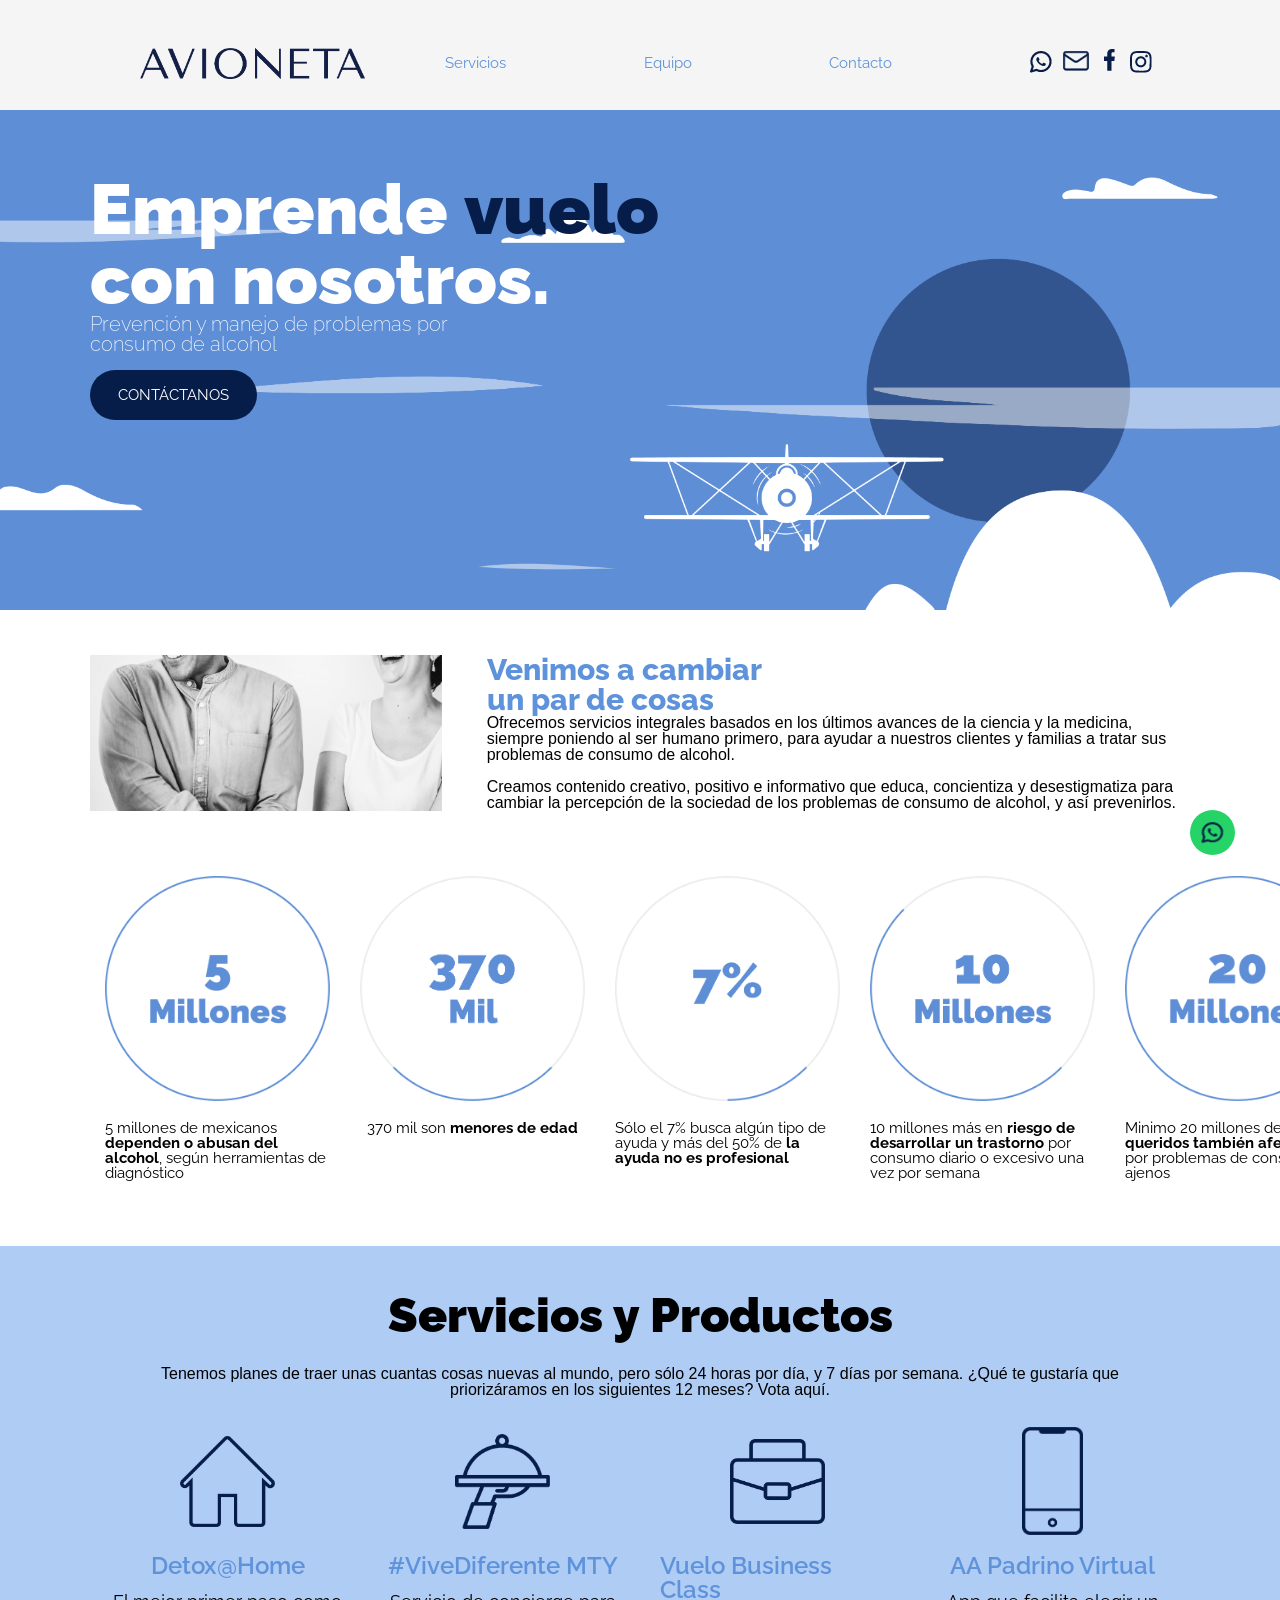
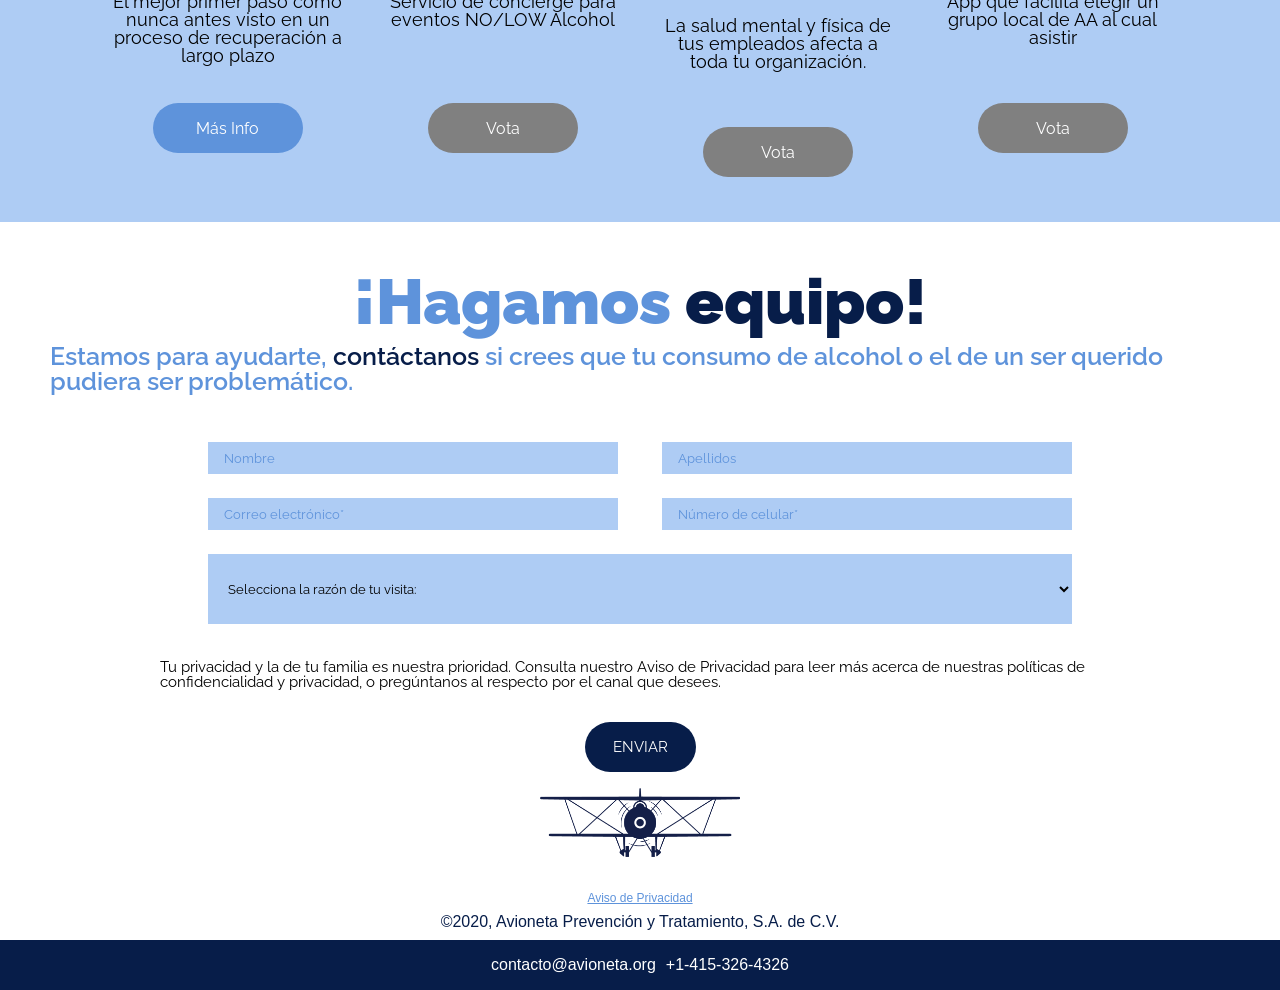
==== index.html @ ecab8c9c "correcion texto correo" ====
<html lang="en">
  <head>
    <meta charset="UTF-8" />
    <meta http-equiv="X-UA-Compatible" content="IE=edge" />
    <meta name="viewport" content="width=device-width, initial-scale=1.0" />
    <link rel="stylesheet" href="./styles/style.css" />
    <link rel="preconnect" href="https://fonts.gstatic.com" />
    <link
      href="https://fonts.googleapis.com/css2?family=Raleway:ital,wght@0,100;0,200;0,300;0,400;0,500;0,600;0,700;0,800;0,900;1,100;1,200;1,300;1,400;1,500;1,600;1,700;1,800;1,900&display=swap"
      rel="stylesheet"
    />
    <!-- Global site tag (gtag.js) - Google Analytics -->
    <script
      async
      src="https://www.googletagmanager.com/gtag/js?id=G-8M933Y4PKY"
    ></script>
    <script>
      window.dataLayer = window.dataLayer || [];
      function gtag() {
        dataLayer.push(arguments);
      }
      gtag("js", new Date());

      gtag("config", "G-8M933Y4PKY");
    </script>
    <!-- Hotjar Tracking Code for http://avioneta.org -->
    <script>
      (function (h, o, t, j, a, r) {
        h.hj =
          h.hj ||
          function () {
            (h.hj.q = h.hj.q || []).push(arguments);
          };
        h._hjSettings = { hjid: 2431789, hjsv: 6 };
        a = o.getElementsByTagName("head")[0];
        r = o.createElement("script");
        r.async = 1;
        r.src = t + h._hjSettings.hjid + j + h._hjSettings.hjsv;
        a.appendChild(r);
      })(window, document, "https://static.hotjar.com/c/hotjar-", ".js?sv=");
    </script>
    <title>
      Avioneta: Prevención y manejo de problemas por consumo de alcohol
    </title>
  </head>
  <body>
    <!-- new Navbar -->
    <!-- Mobile Nav -->
    <nav class="nav-mobile">
      <div class="nav-logo-avioneta">
        <a href="/"
          ><img
            style="width: 225"
            src="/styles/detox/assets_detox/logo-avioneta_azul.png"
            alt=""
        /></a>
      </div>
      <div class="container-hamburger" onclick="toggleMenu()">
        <div class="bar1"></div>
        <div class="bar2"></div>
        <div class="bar3"></div>
      </div>
    </nav>

    <div class="carrussel-equipo-desktop"></div>

    <!-- Desktop Nav + First Div -->
    <div class="desktop-container">
      <nav class="nav-desktop">
        <div class="nav-logo-avioneta">
          <a href="/"
            ><img
              style="width: 225"
              src="/styles/detox/assets_detox/logo-avioneta_azul.png"
              alt=""
          /></a>
        </div>
        <ul class="nav-list">
          <li class="nav-links">
            <a class="nav-hyperlink" href="../index.html#sec_link">Servicios</a>
          </li>
          <!--<li class="nav-links">
            <a class="nav-hyperlink" href="">Nuestra Historia</a>
          </li>-->
          <li class="nav-links">
            <a class="nav-hyperlink" href="equipo">Equipo</a>
          </li>
          <!--<li class="nav-links"><a class="nav-hyperlink" href="">Blog</a></li>-->
          <li class="nav-links">
            <a class="nav-hyperlink" href="#contact_form">Contacto</a>
          </li>
          <ul class="icons-list">
            <li>
              <a target="_blank" href="https://wa.link/pgxwq9"
                ><img src="/styles/detox/assets_detox/whatsapp@2x.png" alt=""
              /></a>
            </li>
            <li>
              <a target="_blank" href="mailto:contacto@avioneta.org"
                ><img src="/styles/detox/assets_detox/001-email@2x.png" alt=""
              /></a>
            </li>
            <li>
              <a
                target="_blank"
                id="facebook_position"
                href="https://www.facebook.com/avioneta.mx"
                ><img
                  id="facebook-image"
                  src="/styles/detox/assets_detox/facebook.png"
                  alt=""
              /></a>
            </li>
            <li>
              <a target="_blank" href="https://www.instagram.com/avioneta_mx/"
                ><img src="/styles/detox/assets_detox/instagram@2x.png" alt=""
              /></a>
            </li>
          </ul>
        </ul>
      </nav>
    </div>

    <!-- Aqui va el dropdown menu -->
    <!-- //Mobile Pagina -->
    <div class="mobile-pagina">
      <div class="menu-mobile-dropdown">
        <div class="links-mobile-dropdown">
          <a href="index.html#sec_link">Servicios</a>
          <!--<a href="">Nuestra Historia</a>-->
          <a href="equipo">Equipo</a>
          <!--<a href="">Blog</a>-->
          <a href="#contact_form">Contacto</a>
        </div>
        <!-- <div class="icon-list-dropdown-mobile">
              <a href="">
                W
              </a>
              <a href="">
                M
              </a>
              <a href="">
                F
              </a>
              <a href="">
                I
              </a>
            </div> -->
      </div>
    </div>

    <!-- Hero Image Section -->
    <!-- <div class="hero-logo-mobile"></div> -->
    <div class="hero-image">
      <div class="container-hero-image">
        <div class="background_text_mobile">
          <h1 class="emprende-vuelo">
            Emprende
            <p class="vuelo">vuelo</p>
            <br />
            con nosotros.
          </h1>
          <h1>
            <span class="hero-heading"
              >Prevención y manejo de problemas por<br />consumo de
              alcohol</span
            >
          </h1>
          <a style="text-decoration: none" href="#contact_form">
            <button class="btn-contact">CONTÁCTANOS</button>
          </a>
        </div>
      </div>
    </div>

    <!-- Section 1 Que hacemos-->
    <div class="seccion1_main_container">
      <div class="img_couple"></div>
      <div class="section1_text">
        <h2 class="subheading_section1">
          Venimos a cambiar <br />un par de cosas
        </h2>
        <p>
          Ofrecemos servicios integrales basados en los últimos avances de la
          ciencia y la medicina, siempre poniendo al ser humano primero, para
          ayudar a nuestros clientes y familias a
          <strong>tratar sus problemas de consumo de alcohol.</strong> <br />
          <br />

          Creamos contenido creativo, positivo e informativo que educa,
          concientiza y desestigmatiza para cambiar la percepción de la sociedad
          de los problemas de consumo de alcohol, y así prevenirlos.
        </p>
      </div>
    </div>

    <div class="seccion1_main_container">
      <div class="circle_container">
        <div class="circle circle1"></div>
        <p class="content_servicio">
          5 millones de mexicanos
          <span class="bold">dependen o abusan del alcohol</span>, según
          herramientas de diagnóstico
        </p>
      </div>

      <div class="circle_container">
        <div class="circle circle2"></div>
        <p class="content_servicio">
          370 mil son <span class="bold">menores de edad</span>
        </p>
      </div>

      <div class="circle_container">
        <div class="circle circle3"></div>
        <p class="content_servicio">
          Sólo el 7% busca algún tipo de ayuda y más del 50% de
          <span class="bold"> la ayuda no es profesional</span>
        </p>
      </div>

      <div class="circle_container">
        <div class="circle circle4"></div>
        <p class="content_servicio">
          10 millones más en
          <span class="bold">riesgo de desarrollar un trastorno</span> por
          consumo diario o excesivo una vez por semana
        </p>
      </div>

      <div class="circle_container">
        <div class="circle circle5"></div>
        <p class="content_servicio">
          Minimo 20 millones de
          <span class="bold">seres queridos también afectados</span>
          por problemas de consumo ajenos
        </p>
      </div>
    </div>

    <!-- Section 2 Servicios y Productos -->
    <div class="big_container">
      <h1 class="section2_heading" id="sec_link">Servicios y Productos</h1>
      <div class="prgrf">
        <p>
          Tenemos planes de traer unas cuantas cosas nuevas al mundo, pero sólo
          24 horas por día, y 7 días por semana. ¿Qué te gustaría que
          priorizáramos en los siguientes 12 meses? Vota aquí.
        </p>
      </div>

      <div class="seccion2_main_container">
        <div class="servicio_container">
          <div class="servicio servicio1"></div>
          <h3 class="servicio-title-heading">Detox@Home</h3>
          <p class="para_servicio">
            El mejor primer paso como nunca antes visto en un proceso de
            recuperación a largo plazo
          </p>
          <!-- <input class="btn-image btn1" onclick="dropdown1()" type="image" id="btn-mas-info" alt="Más Información" src="/assets/155x50.png"> -->
          <a href="detox" class="a-btn"
            ><button class="btn-product-page">Más Info</button></a
          >
        </div>

        <div class="servicio_container">
          <div class="servicio servicio2"></div>
          <h3 class="servicio-title-heading">#ViveDiferente MTY</h3>
          <p class="para_servicio">
            Servicio de concierge para eventos NO/LOW Alcohol
          </p>
          <!-- <input class="btn-image btn2" onclick="dropdown2()" type="image" id="btn-mas-info" alt="Más Información"
            src="/assets/output-onlinepngtools.png"> -->
          <a
            class="a-btn"
            href="mailto:contacto@avioneta.org?subject=Quiero que prioricen el desarrollo de #ViveDiferente MTY&body=(¿Tienes otra idea o cosa que desees agregar? ¡Te escuchamos!)"
            ><button id="canceled" class="btn-product-page">Vota</button></a
          >
        </div>

        <div class="servicio_container">
          <div class="servicio servicio3"></div>
          <h3 class="servicio-title-heading">Vuelo Business Class</h3>
          <p class="para_servicio">
            La salud mental y física de tus empleados afecta a toda tu
            organización.
          </p>
          <!-- <input class="btn-image btn3" type="image" onclick="dropdown3()" id="btn-mas-info" alt="Más Información"
            src="/assets/output-onlinepngtools.png"> -->
          <a
            class="a-btn"
            href="mailto:contacto@avioneta.org?subject=Quiero que prioricen el desarrollo de Vuelo Business Class&body=(¿Tienes otra idea o cosa que desees agregar? ¡Te escuchamos!)"
            ><button id="canceled" class="btn-product-page">Vota</button></a
          >
        </div>

        <div class="servicio_container">
          <div class="servicio servicio4"></div>
          <h3 class="servicio-title-heading">AA Padrino Virtual</h3>
          <p class="para_servicio">
            App que facilita elegir un grupo local de AA al cual asistir
          </p>
          <!-- <input class="btn-image btn4" onclick="dropdown4()" type="image" id="btn-mas-info" alt="Más Información"
            src="/assets/output-onlinepngtools.png"> -->
          <a
            class="a-btn"
            href="mailto:contacto@avioneta.org?subject=Quiero que prioricen el desarrollo de AA Padrino Virtual&body=(¿Tienes otra idea o cosa que desees agregar? ¡Te escuchamos!)"
            ><button id="canceled" class="btn-product-page">Vota</button></a
          >
        </div>
      </div>
    </div>

    <!-- Display container -->
    <div class="display_container">
      <h3 class="title-paquete">Paquete Empresarial</h3>
      <ul class="list-paquete">
        <li>Educamos y concientizamos a tu fuerza labora</li>
        <li>
          Compartimos con RH herramientas para identificar estos problemas, y la
          confianza a tus empleados contactarnos anónimamente
        </li>
        <li>
          Trabajamos con tus empleados confidencialmente para ayudarlos a
          resolver estos problemas una vez identificados
        </li>
      </ul>
    </div>

    <!-- Seccion 4 Contactanos -->
    <div class="section_4_main">
      <h1 class="heading_hagamos_equipo" id="contact_form">
        ¡Hagamos <span class="blue">equipo!</span>
      </h1>
      <!-- <h3 class="section4_subheading1">Ponte en contacto con nosotros</h3> -->
      <h3 class="section4_subheading2">
        Estamos para ayudarte, <span class="blue">contáctanos</span> si crees
        que tu consumo de alcohol o el de un ser querido pudiera ser
        problemático. <br />
      </h3>
      <!-- Error Message -->
      <div class="error_message" id="error_message"></div>
      <form action="" class="contact_form" onsubmit="validation(event)">
        <div class="form_section">
          <input type="text" placeholder="Nombre" id="name" />
          <input type="text" placeholder="Apellidos" id="last_name" />
        </div>
        <div class="form_section">
          <input
            type="text"
            placeholder="Correo electrónico*"
            id="user_email"
          />
          <input type="text" placeholder="Número de celular*" id="phone" />
        </div>

        <select class="select" name="" id="razon_visita">
          <option class="option_text" value="no_selection">
            Selecciona la razón de tu visita:
          </option>
          <option class="option_text" value="consumo_propio">
            Es posible que mi consumo de alcohol es problemático
          </option>
          <option class="option_text" value="ser_querido">
            Un ser querido tiene problemas con el alcohol
          </option>
          <option class="option_text" value="otra">Otra</option>
        </select>
        <p class="content_servicio">
          Tu privacidad y la de tu familia es nuestra prioridad. Consulta
          nuestro Aviso de Privacidad para leer más acerca de nuestras políticas
          de confidencialidad y privacidad, o pregúntanos al respecto por el
          canal que desees.
        </p>
        <br />
        <button type="submit" class="btn-contact">ENVIAR</button>
      </form>

      <div class="logo-avion"></div>
    </div>

    <!-- Footer -->

    <footer class="main-footer">
      <nav>
        <div class="container_aviso">
          <a href="aviso_privacidad" class="aviso_privacidad"
            >Aviso de Privacidad</a
          >
          <p class="avioneta_2020">
            ©2020, Avioneta Prevención y Tratamiento, S.A. de C.V.
          </p>
        </div>
      </nav>
    </footer>
    <div class="franja">
      <p>contacto@avioneta.org</p>
      <p>+1-415-326-4326</p>
    </div>
    <div class="whatsapp-button">
      <a class="btn-whtsp" href="https://wa.me/14153264326" target="_blank"
        ><img src="/styles/detox/assets_detox/whatsapp@2x.png" alt="whatsapp"
      /></a>
    </div>
    <script src="https://smtpjs.com/v3/smtp.js"></script>
    <script src="script.js" defer></script>
  </body>
</html>
---- styles/style.css ----
@import url("https://fonts.googleapis.com/css2?family=Raleway:ital,wght@0,100;0,200;0,300;0,400;0,500;0,600;0,700;0,800;0,900;1,100;1,200;1,300;1,400;1,500;1,600;1,700;1,800;1,900&display=swap");
@import url("https://fonts.googleapis.com/css2?family=Raleway:ital,wght@0,100;0,200;0,300;0,400;0,500;0,600;0,700;0,800;0,900;1,100;1,200;1,300;1,400;1,500;1,600;1,700;1,800;1,900&display=swap");
@import url("https://fonts.googleapis.com/css2?family=Raleway:ital,wght@0,100;0,200;0,300;0,400;0,500;0,600;0,700;0,800;0,900;1,100;1,200;1,300;1,400;1,500;1,600;1,700;1,800;1,900&display=swap");
@import url("https://fonts.googleapis.com/css2?family=Raleway:ital,wght@0,100;0,200;0,300;0,400;0,500;0,600;0,700;0,800;0,900;1,100;1,200;1,300;1,400;1,500;1,600;1,700;1,800;1,900&display=swap");
@import url("https://fonts.googleapis.com/css2?family=Raleway:ital,wght@0,100;0,200;0,300;0,400;0,500;0,600;0,700;0,800;0,900;1,100;1,200;1,300;1,400;1,500;1,600;1,700;1,800;1,900&display=swap");
@import url("https://fonts.googleapis.com/css2?family=Raleway:ital,wght@0,100;0,200;0,300;0,400;0,500;0,600;0,700;0,800;0,900;1,100;1,200;1,300;1,400;1,500;1,600;1,700;1,800;1,900&display=swap");
@import url("https://fonts.googleapis.com/css2?family=Raleway:ital,wght@0,100;0,200;0,300;0,400;0,500;0,600;0,700;0,800;0,900;1,100;1,200;1,300;1,400;1,500;1,600;1,700;1,800;1,900&display=swap");
h3 {
  color: #5E93DB;
}

h3 {
  color: #5E93DB;
}

.nav-mobile {
  display: -webkit-box;
  display: -ms-flexbox;
  display: flex;
  -webkit-box-orient: horizontal;
  -webkit-box-direction: normal;
      -ms-flex-direction: row;
          flex-direction: row;
  -webkit-box-pack: justify;
      -ms-flex-pack: justify;
          justify-content: space-between;
  -webkit-box-align: center;
      -ms-flex-align: center;
          align-items: center;
  background-color: #F5F5F5;
  height: 75px;
  justify-items: center;
}

.menu-mobile-dropdown {
  display: none;
  -webkit-box-orient: vertical;
  -webkit-box-direction: normal;
      -ms-flex-direction: column;
          flex-direction: column;
  background-color: #071d49;
  color: #5E93DB;
  font-size: 45px;
  font-family: "Raleway", sans-serif;
  height: 764;
  -webkit-box-pack: justify;
      -ms-flex-pack: justify;
          justify-content: space-between;
}

.active {
  display: -webkit-box;
  display: -ms-flexbox;
  display: flex;
}

.links-mobile-dropdown {
  display: -webkit-box;
  display: -ms-flexbox;
  display: flex;
  -webkit-box-orient: vertical;
  -webkit-box-direction: normal;
      -ms-flex-direction: column;
          flex-direction: column;
  text-decoration: none;
}

.links-mobile-dropdown a {
  text-decoration: none;
}

.links-mobile-dropdown a:hover {
  color: white;
  border-top: white solid 1px;
  border-bottom: white solid 1px;
}

.bar1, .bar2, .bar3 {
  width: 35px;
  height: 5px;
  background-color: #071d49;
  margin: 6px 0;
  -webkit-transition: 0.4s;
  transition: 0.4s;
}

.background-white {
  background-color: white;
}

.dark-blue {
  background-color: #071d49;
}

.menu-mobile-dropdown a {
  color: #5E93DB;
  padding-left: 10px;
  padding: 8px 0px 8px 0px;
  margin-left: 5px;
}

.nav-logo-avioneta {
  display: inline;
  margin-left: 20px;
}

.nav-hyperlink {
  text-decoration: none;
  color: #5E93DB;
}

.container-hamburger {
  display: inline;
  cursor: pointer;
  margin-right: 15px;
}

.nav-desktop {
  display: none;
}

@media (min-width: 600px) {
  .nav-mobile {
    display: none;
  }
  .nav-logo-avioneta {
    margin: 0;
  }
  .desktop-container {
    width: 100%;
    height: 110px;
    background-color: #F5F5F5;
    display: -webkit-box;
    display: -ms-flexbox;
    display: flex;
    -webkit-box-orient: vertical;
    -webkit-box-direction: normal;
        -ms-flex-direction: column;
            flex-direction: column;
    -webkit-box-align: center;
        -ms-flex-align: center;
            align-items: center;
  }
  .nav-desktop {
    width: 1000px;
    max-width: 1140px;
    background-color: #F5F5F5;
    display: -webkit-box;
    display: -ms-flexbox;
    display: flex;
    -webkit-box-orient: horizontal;
    -webkit-box-direction: normal;
        -ms-flex-direction: row;
            flex-direction: row;
    -webkit-box-align: center;
        -ms-flex-align: center;
            align-items: center;
    margin-top: 48px;
  }
  .nav-list {
    display: -webkit-box;
    display: -ms-flexbox;
    display: flex;
    -webkit-box-orient: horizontal;
    -webkit-box-direction: normal;
        -ms-flex-direction: row;
            flex-direction: row;
    margin-left: 80px;
    width: 100%;
    -webkit-box-pack: justify;
        -ms-flex-pack: justify;
            justify-content: space-between;
    -webkit-box-align: center;
        -ms-flex-align: center;
            align-items: center;
  }
  .nav-links {
    font-size: 15px;
    font-family: "Raleway", sans-serif;
    font-weight: 400;
  }
  .nav-links:hover {
    font-weight: bold;
    color: #071d49;
  }
  .icons-list {
    display: -webkit-box;
    display: -ms-flexbox;
    display: flex;
    -webkit-box-orient: horizontal;
    -webkit-box-direction: normal;
        -ms-flex-direction: row;
            flex-direction: row;
    width: 110px;
    -webkit-box-pack: justify;
        -ms-flex-pack: justify;
            justify-content: space-between;
  }
  .icons-list li {
    width: 10px;
  }
  .icons-list li a {
    max-width: 100%;
  }
  #facebook_position {
    position: relative;
  }
  #facebook-image {
    position: absolute;
    top: -2px;
    left: 7px;
  }
}

h3 {
  color: #5E93DB;
}

.hero-image {
  position: relative;
  height: 500px;
  overflow: hidden;
  background: url(../assets/Avio_WEB_Asset-02.png) no-repeat center;
  background-size: cover;
  z-index: 1;
  -webkit-box-pack: left;
      -ms-flex-pack: left;
          justify-content: left;
}

.hero-logo {
  display: block;
  margin-top: 3rem;
  height: 100px;
  width: 410px;
  z-index: 3;
}

.hero-logo-mobile {
  display: none;
}

.container-hero-image {
  position: absolute;
  width: 50%;
  overflow: hidden;
  margin-left: 10vh;
  z-index: 2;
  margin-top: 4rem;
}

.hero-heading {
  font-size: 1rem;
  color: white;
  font-family: "Raleway", sans-serif;
  font-weight: 200;
  font-size: 20px;
  margin-right: 20px;
}

.emprende-vuelo {
  display: inline;
  margin: 0;
  padding: 0;
  color: white;
  font-weight: bold;
  font-size: 70px;
  font-family: "Raleway", sans-serif;
  font-weight: 900;
}

.vuelo {
  display: inline;
  display: inline;
  margin: 0;
  padding: 0;
  color: #071d49;
  font-weight: 900;
  font-family: "Raleway", sans-serif;
  font-size: 70px;
}

.hero-subheading {
  font-size: 1rem;
}

.btn-contact {
  background-color: #071d49;
  font-size: 10px;
  font-weight: 400;
  border: none;
  border-radius: 2rem;
  color: white;
  padding: 1rem 1.75rem 1rem 1.75rem;
  display: block;
  margin-top: 1rem;
}

.btn-contact:hover {
  background-color: #5E93DB;
}

@media (max-width: 650px) {
  .hero-image {
    height: 500px;
    background: url(../assets/Avio_WEB_Asset-02.png) no-repeat center;
    background-size: cover;
  }
  .navbar {
    -webkit-box-pack: center;
        -ms-flex-pack: center;
            justify-content: center;
    -webkit-box-align: center;
        -ms-flex-align: center;
            align-items: center;
  }
  .toogle-button {
    -ms-flex-item-align: center;
        -ms-grid-row-align: center;
        align-self: center;
  }
  .brand-title {
    -webkit-box-pack: center;
        -ms-flex-pack: center;
            justify-content: center;
  }
  .hero-logo-mobile {
    height: 0;
  }
  .container-hero-image {
    display: -webkit-box;
    display: -ms-flexbox;
    display: flex;
    -webkit-box-orient: vertical;
    -webkit-box-direction: normal;
        -ms-flex-direction: column;
            flex-direction: column;
  }
  .emprende-vuelo {
    font-size: 40px;
  }
  .vuelo {
    font-size: 40x;
  }
  .hero-logo-mobile {
    background: url(../assets/Avio_WEB_Asset-02.png) no-repeat;
    position: absolute;
    display: block;
    margin: auto;
    margin-top: 3rem;
    height: 100px;
    width: 410px;
    z-index: 3;
  }
  .container-hero-image {
    position: relative;
    width: 100%;
    overflow: hidden;
    margin-left: 5vh;
    z-index: 2;
    margin-top: 5rem;
  }
  .btn-contact {
    width: 160px;
  }
  .background_text_mobile {
    width: 80%;
  }
}

.prgrf {
  width: 80%;
  display: block;
  margin: auto;
  text-align: center;
  margin-bottom: 1rem;
}

h3 {
  color: #5E93DB;
}

.seccion1_main_container {
  display: -webkit-box;
  display: -ms-flexbox;
  display: flex;
  margin: 5vh 10vh 5vh 10vh;
  background: white;
}

.img_couple {
  -webkit-box-flex: 1;
      -ms-flex: 1;
          flex: 1;
  background: url(../assets/Avio_WEB_Asset-08.png) no-repeat center;
  background-size: 100%;
  margin-right: 5vh;
}

.section1_text {
  -webkit-box-flex: 2;
      -ms-flex: 2;
          flex: 2;
}

.subheading_section1 {
  color: #5E93DB;
  font-size: 30px;
  font-family: "Raleway", sans-serif;
  font-weight: 800;
}

.circle_container {
  display: -webkit-box;
  display: -ms-flexbox;
  display: flex;
  -webkit-box-align: center;
      -ms-flex-align: center;
          align-items: center;
  -webkit-box-orient: vertical;
  -webkit-box-direction: normal;
      -ms-flex-direction: column;
          flex-direction: column;
  -webkit-box-flex: 1;
      -ms-flex: 1;
          flex: 1;
  font-size: 24px;
  margin: 20px 0px 20px 0px;
  padding: 0px 15px 0px 15px;
}

.circle_container {
  font-size: 18px;
}

.circle {
  width: 25vh;
  height: 25vh;
}

.circle1 {
  background: url(../assets/Avio_WEB_Asset-09.png) no-repeat center;
  background-size: 100%;
}

.circle2 {
  background: url(../assets/Avio_WEB_Asset-10.png) no-repeat center;
  background-size: 100%;
}

.circle3 {
  background: url(../assets/Avio_WEB_Asset-11.png) no-repeat center;
  background-size: 100%;
}

.circle4 {
  background: url(../assets/Avio_WEB_Asset-12.png) no-repeat center;
  background-size: 100%;
}

.circle5 {
  background: url(../assets/Avio_WEB_Asset-13.png) no-repeat center;
  background-size: 100%;
}

p {
  font-family: "Raleway", sans-serif;
  font-size: 15px;
}

.content_servicio {
  font-family: "Raleway", sans-serif;
  font-size: 15px;
  margin-top: 20px;
}

.bold {
  font-weight: bold;
}

@media (max-width: 650px) {
  .img_couple {
    -webkit-box-flex: 1;
    /* flex: 1; */
    background: url(../assets/Avio_WEB_Asset-08.png) no-repeat center;
    background-size: 100%;
    margin-right: 0;
    height: 200px;
  }
  .seccion1_main_container {
    -webkit-box-orient: vertical;
    -webkit-box-direction: normal;
        -ms-flex-direction: column;
            flex-direction: column;
  }
  .vuelo {
    font-size: 3rem;
    background-color: #5E93DB;
  }
  .content_servicio {
    font-size: 15px;
    margin-top: 20px;
  }
}

h3 {
  color: #5E93DB;
}

.big_container {
  background-color: #9dc2f2d2;
  display: -webkit-box;
  display: -ms-flexbox;
  display: flex;
  -webkit-box-orient: vertical;
  -webkit-box-direction: normal;
      -ms-flex-direction: column;
          flex-direction: column;
  -webkit-box-align: center;
      -ms-flex-align: center;
          align-items: center;
}

.section2_heading {
  margin-top: 5vh;
  margin-bottom: 3vh;
  font-family: "Raleway", sans-serif;
  font-weight: 900;
  font-size: 3rem;
}

.seccion2_main_container {
  display: -webkit-box;
  display: -ms-flexbox;
  display: flex;
  margin: 0vh 10vh 5vh 10vh;
}

.servicio_container {
  display: -webkit-box;
  display: -ms-flexbox;
  display: flex;
  -webkit-box-orient: vertical;
  -webkit-box-direction: normal;
      -ms-flex-direction: column;
          flex-direction: column;
  -webkit-box-flex: 1;
      -ms-flex: 1;
          flex: 1;
  -webkit-box-align: center;
      -ms-flex-align: center;
          align-items: center;
  margin: 0px 20px 0px 20px;
}

.servicio_container input {
  -ms-flex-item-align: center;
      -ms-grid-row-align: center;
      align-self: center;
  -webkit-box-pack: center;
      -ms-flex-pack: center;
          justify-content: center;
  margin: 0;
  padding: 0;
}

.servicio {
  width: 15vh;
  height: 15vh;
  display: -webkit-box;
  display: -ms-flexbox;
  display: flex;
  -webkit-box-align: center;
      -ms-flex-align: center;
          align-items: center;
  -webkit-box-pack: center;
      -ms-flex-pack: center;
          justify-content: center;
}

.servicio1 {
  background: url(../assets/Avio_WEB_Asset-14.png) no-repeat center;
  background-size: 70%;
  -ms-flex-item-align: center;
      -ms-grid-row-align: center;
      align-self: center;
  -webkit-box-pack: start;
      -ms-flex-pack: start;
          justify-content: flex-start;
  justify-self: flex-start;
}

.servicio2 {
  background: url(../assets/Avio_WEB_Asset-15.png) no-repeat center;
  background-size: 70%;
  -ms-flex-item-align: center;
      -ms-grid-row-align: center;
      align-self: center;
  -webkit-box-pack: start;
      -ms-flex-pack: start;
          justify-content: flex-start;
  justify-self: flex-start;
}

.servicio3 {
  background: url(../assets/Avio_WEB_Asset-16.png) no-repeat center;
  background-size: 70%;
  -ms-flex-item-align: center;
      -ms-grid-row-align: center;
      align-self: center;
  -webkit-box-pack: start;
      -ms-flex-pack: start;
          justify-content: flex-start;
}

.servicio4 {
  background: url(../assets/Avio_WEB_Asset-17.png) no-repeat center;
  background-size: 45%;
  -ms-flex-item-align: center;
      -ms-grid-row-align: center;
      align-self: center;
  -webkit-box-pack: start;
      -ms-flex-pack: start;
          justify-content: flex-start;
}

.btn-image {
  height: 50px;
  width: 155px;
  background: none;
}

.title-paquete {
  margin-left: 15vh;
}

.list-paquete {
  margin-left: 15vh;
  width: 70%;
}

.list-paquete li {
  margin-top: 1rem;
}

.display_container {
  display: none;
}

.btn-product-page {
  background-color: #5E93DB;
  height: 50px;
  width: 150px;
  font-size: 16px;
  font-weight: 400;
  border: none;
  border-radius: 2rem;
  text-decoration: none;
  color: white;
  display: block;
  margin-top: 10px;
}

.btn-product-page:hover {
  background-color: #071d49;
}

.btn-product-page-cancel {
  background-color: rgba(207, 205, 205, 0.945);
  height: 50px;
  width: 150px;
  font-size: 16px;
  font-weight: 400;
  border: none;
  border-radius: 2rem;
  text-decoration: none;
  color: white;
  display: block;
  margin-top: 10px;
}

#canceled {
  background-color: grey;
}

#canceled:hover, #canceled:active {
  background-color: #676767;
}

.a-btn {
  justify-self: flex-end;
  text-decoration: none;
}

.servicio-title-heading {
  font-size: 24px;
  font-family: "Raleway", sans-serif;
  font-weight: 600;
  margin-top: 5px;
  margin-bottom: 15px;
}

.para_servicio {
  height: 100px;
  font-size: 18px;
  font-family: "Raleway", sans-serif;
  text-align: center;
}

@media (max-width: 650px) {
  .big_container {
    -webkit-box-orient: vertical;
    -webkit-box-direction: normal;
        -ms-flex-direction: column;
            flex-direction: column;
  }
  .seccion2_main_container {
    -webkit-box-orient: vertical;
    -webkit-box-direction: normal;
        -ms-flex-direction: column;
            flex-direction: column;
  }
  .heading_hagamos_equipo {
    font-size: 2rem;
  }
  .para_servicio {
    width: 250px;
    height: 100px;
  }
  .servicio_container {
    margin-top: 10px;
  }
  .section2_heading {
    margin-top: 4rem;
    font-size: 2rem;
  }
  .para_servicio {
    height: 80px;
    width: 280px;
  }
  .servicio {
    margin-top: 30px;
  }
}

h3 {
  color: #5E93DB;
}

.section_4_main {
  display: -webkit-box;
  display: -ms-flexbox;
  display: flex;
  -webkit-box-orient: vertical;
  -webkit-box-direction: normal;
      -ms-flex-direction: column;
          flex-direction: column;
  -webkit-box-align: center;
      -ms-flex-align: center;
          align-items: center;
  -webkit-box-pack: center;
      -ms-flex-pack: center;
          justify-content: center;
}

.heading_hagamos_equipo {
  color: #5E93DB;
  font-size: 4rem;
  margin-top: 3rem;
  margin-bottom: 10px;
  font-family: "Raleway", sans-serif;
  font-weight: 900;
}

.section4_subheading2 {
  font-size: 25px;
  font-family: "Raleway", sans-serif;
  font-weight: 600;
  color: #5E93DB;
  margin-right: 50px;
  margin-left: 50px;
}

input {
  background-color: #9dc2f2d2;
  width: 47.5%;
  margin-top: 0.5rem;
  margin-bottom: 1rem;
  height: 2rem;
  padding-left: 1rem;
  border: none;
  color: #071d49;
}

input::-webkit-input-placeholder {
  color: #5E93DB;
}

input:-ms-input-placeholder {
  color: #5E93DB;
}

input::-ms-input-placeholder {
  color: #5E93DB;
}

input::placeholder {
  color: #5E93DB;
}

select {
  background-color: #9dc2f2d2;
  margin-top: 0.5rem;
  margin-bottom: 1rem;
  height: 2rem;
  padding-left: 1rem;
  border: none;
  width: 90%;
  height: 70px;
}

.error_message {
  font-size: 20px;
  font-family: Raleway;
  margin-top: 20px;
  color: #071d49;
  font-weight: 900;
  margin-bottom: 20px;
  text-decoration: underline;
}

select::-webkit-input-placeholder {
  color: #5E93DB;
}

select:-ms-input-placeholder {
  color: #5E93DB;
}

select::-ms-input-placeholder {
  color: #5E93DB;
}

select::placeholder {
  color: #5E93DB;
}

.form_section {
  width: 90%;
  display: -webkit-box;
  display: -ms-flexbox;
  display: flex;
  -webkit-box-orient: horizontal;
  -webkit-box-direction: normal;
      -ms-flex-direction: row;
          flex-direction: row;
  -webkit-box-pack: justify;
      -ms-flex-pack: justify;
          justify-content: space-between;
}

.contact_form {
  width: 75%;
  display: -webkit-box;
  display: -ms-flexbox;
  display: flex;
  -webkit-box-orient: vertical;
  -webkit-box-direction: normal;
      -ms-flex-direction: column;
          flex-direction: column;
  -webkit-box-align: center;
      -ms-flex-align: center;
          align-items: center;
}

.blue {
  color: #071d49;
}

.btn-contact {
  background-color: #071d49;
  font-size: 15px;
  font-weight: 400;
  border: none;
  border-radius: 2rem;
  color: white;
  padding: 1rem 1.75rem 1rem 1.75rem;
  display: block;
  margin-top: 1rem;
}

.btn-contact:hover {
  background-color: #5E93DB;
}

.logo-avion {
  background: url(/assets/emblema_azul.png) no-repeat center;
  background-size: 200px;
  width: 300;
  height: 100;
}

.option_text {
  color: #5E93DB;
}

@media (max-width: 650px) {
  .heading_hagamos_equipo {
    font-size: 2.2rem;
  }
  .section4_subheading2 {
    font-size: 20px;
    font-family: "Raleway", sans-serif;
    font-weight: 600;
    color: #5e8ed6;
    margin-left: 50px;
    margin-right: 50px;
  }
  .contact_form {
    display: -webkit-box;
    display: -ms-flexbox;
    display: flex;
    -webkit-box-orient: vertical;
    -webkit-box-direction: normal;
        -ms-flex-direction: column;
            flex-direction: column;
  }
  .form_section {
    display: -webkit-box;
    display: -ms-flexbox;
    display: flex;
    -webkit-box-orient: vertical;
    -webkit-box-direction: normal;
        -ms-flex-direction: column;
            flex-direction: column;
  }
  input {
    width: 100%;
  }
  .select {
    height: 40px;
  }
}

h3 {
  color: #5E93DB;
}

.main-footer {
  background: white;
  padding: 20px 5px 0px 5px;
  background-color: white;
  display: -webkit-box;
  display: -ms-flexbox;
  display: flex;
}

footer nav {
  width: 100%;
}

.main-footer__link a {
  color: #071d49;
  text-decoration: none;
}

.main-footer__link a:hover,
.main-footer__link a:active {
  color: #5E93DB;
}

.container_aviso {
  display: -webkit-box;
  display: -ms-flexbox;
  display: flex;
  -webkit-box-orient: vertical;
  -webkit-box-direction: normal;
      -ms-flex-direction: column;
          flex-direction: column;
  color: #071d49;
  -webkit-box-align: center;
      -ms-flex-align: center;
          align-items: center;
  -webkit-box-pack: center;
      -ms-flex-pack: center;
          justify-content: center;
  width: 100%;
  margin: auto;
}

.aviso_privacidad {
  color: #5E93DB;
  font-size: 12px;
  margin: auto;
}

.avioneta_2020 {
  margin-right: 100px;
  -webkit-box-flex: 2;
      -ms-flex: 2;
          flex: 2;
  text-align: center;
  margin: auto;
  margin-top: 10px;
  margin-bottom: 10px;
}

.franja {
  display: -webkit-box;
  display: -ms-flexbox;
  display: flex;
  width: 100%;
  -webkit-box-orient: horizontal;
  -webkit-box-direction: normal;
      -ms-flex-direction: row;
          flex-direction: row;
  height: 50px;
  background-color: #071d49;
  margin: 0;
  padding: 0;
  color: white;
  -webkit-box-align: center;
      -ms-flex-align: center;
          align-items: center;
  -webkit-box-pack: center;
      -ms-flex-pack: center;
          justify-content: center;
}

.franja p {
  margin: 5px;
}

html, body, div, span, applet, object, iframe,
h1, h2, h3, h4, h5, h6, p, blockquote, pre,
a, abbr, acronym, address, big, cite, code,
del, dfn, em, img, ins, kbd, q, s, samp,
small, strike, strong, sub, sup, tt, var,
b, u, i, center,
dl, dt, dd, ol, ul, li,
fieldset, form, label, legend,
table, caption, tbody, tfoot, thead, tr, th, td,
article, aside, canvas, details, embed,
figure, figcaption, footer, header, hgroup,
menu, nav, output, ruby, section, summary,
time, mark, audio, video {
  margin: 0;
  padding: 0;
  border: 0;
  font-size: 100%;
  font: inherit;
  vertical-align: baseline;
}

/* HTML5 display-role reset for older browsers */
article, aside, details, figcaption, figure,
footer, header, hgroup, menu, nav, section {
  display: block;
}

body {
  line-height: 1;
}

ol, ul {
  list-style: none;
}

blockquote, q {
  quotes: none;
}

blockquote:before, blockquote:after,
q:before, q:after {
  content: '';
  content: none;
}

table {
  border-collapse: collapse;
  border-spacing: 0;
}

body {
  margin: 0;
  font-family: Helvetica, sans-serif;
  background-color: #f4f4f4;
}

a {
  color: #000;
}

/* header */
.header {
  background-color: #fff;
  -webkit-box-shadow: 1px 1px 4px 0 rgba(0, 0, 0, 0.1);
          box-shadow: 1px 1px 4px 0 rgba(0, 0, 0, 0.1);
  position: fixed;
  width: 100%;
  z-index: 3;
}

.header ul {
  margin: 0;
  padding: 0;
  list-style: none;
  overflow: hidden;
  background-color: #fff;
}

.header li a {
  display: block;
  padding: 20px 20px;
  border-right: 1px solid #f4f4f4;
  text-decoration: none;
}

.header li a:hover,
.header .menu-btn:hover {
  background-color: #f4f4f4;
}

.header .logo {
  display: block;
  float: left;
  font-size: 2em;
  padding: 10px 20px;
  text-decoration: none;
}

/* menu */
.header .menu {
  clear: both;
  max-height: 0;
  -webkit-transition: max-height .2s ease-out;
  transition: max-height .2s ease-out;
}

/* menu icon */
.header .menu-icon {
  cursor: pointer;
  display: inline-block;
  padding: 28px 20px;
  position: relative;
  -webkit-user-select: none;
     -moz-user-select: none;
      -ms-user-select: none;
          user-select: none;
}

.header .menu-icon .navicon {
  background: #333;
  display: block;
  height: 2px;
  position: relative;
  -webkit-transition: background .2s ease-out;
  transition: background .2s ease-out;
  width: 18px;
}

.header .menu-icon .navicon:before,
.header .menu-icon .navicon:after {
  background: #333;
  content: '';
  display: block;
  height: 100%;
  position: absolute;
  -webkit-transition: all .2s ease-out;
  transition: all .2s ease-out;
  width: 100%;
}

.header .menu-icon .navicon:before {
  top: 5px;
}

.header .menu-icon .navicon:after {
  top: -5px;
}

/* menu btn */
.header .menu-btn {
  display: none;
}

.header .menu-btn:checked ~ .menu {
  max-height: 240px;
}

.header .menu-btn:checked ~ .menu-icon .navicon {
  background: transparent;
}

.header .menu-btn:checked ~ .menu-icon .navicon:before {
  -webkit-transform: rotate(-45deg);
          transform: rotate(-45deg);
}

.header .menu-btn:checked ~ .menu-icon .navicon:after {
  -webkit-transform: rotate(45deg);
          transform: rotate(45deg);
}

.header .menu-btn:checked ~ .menu-icon:not(.steps) .navicon:before,
.header .menu-btn:checked ~ .menu-icon:not(.steps) .navicon:after {
  top: 0;
}

/* 48em = 768px */
@media (min-width: 48em) {
  .header li {
    float: left;
  }
  .header li a {
    padding: 20px 30px;
  }
  .header .menu {
    clear: none;
    float: right;
    max-height: none;
  }
  .header .menu-icon {
    display: none;
  }
  .icons-list {
    display: -webkit-box;
    display: -ms-flexbox;
    display: flex;
    -webkit-box-orient: horizontal;
    -webkit-box-direction: normal;
        -ms-flex-direction: row;
            flex-direction: row;
  }
  .my-column {
    background-color: red;
    color: green;
  }
  .image-runner {
    display: none;
  }
}

* {
  -webkit-box-sizing: border-box;
          box-sizing: border-box;
  font-family: Raleway;
}

body {
  margin: 0;
  padding: 0;
  background-color: white;
}

.whatsapp-button {
  position: fixed;
  bottom: 45px;
  right: 45px;
  background-color: #25d366;
  z-index: 9999 !important;
  border-radius: 50%;
  width: 45px;
  height: 45px;
}

.whatsapp-button .btn-whtsp {
  width: 60%;
  position: absolute;
  left: 50%;
  top: 50%;
  -webkit-transform: translate(-50%, -50%);
          transform: translate(-50%, -50%);
  text-align: center;
  color: #075e54;
  font-size: 40px;
}

.whatsapp-button .btn-whtsp img {
  width: 80%;
}
/*# sourceMappingURL=style.css.map */
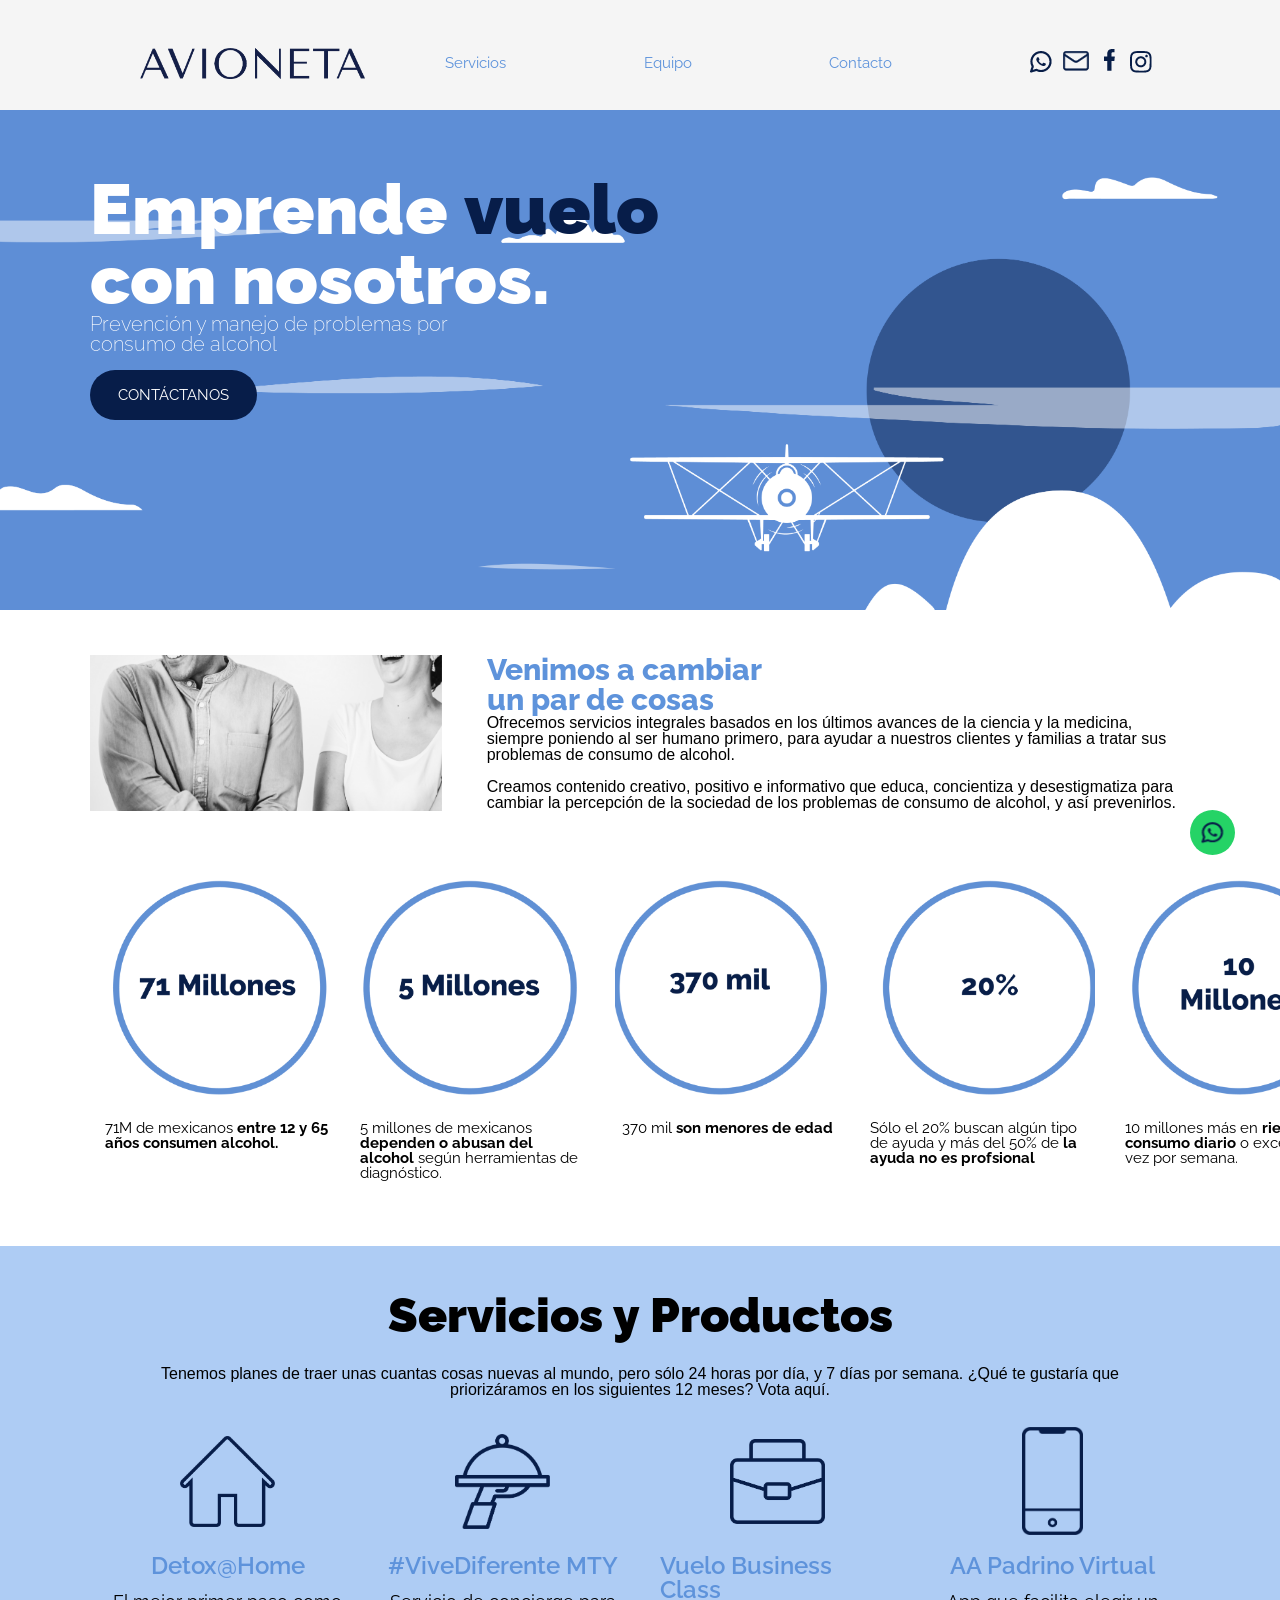
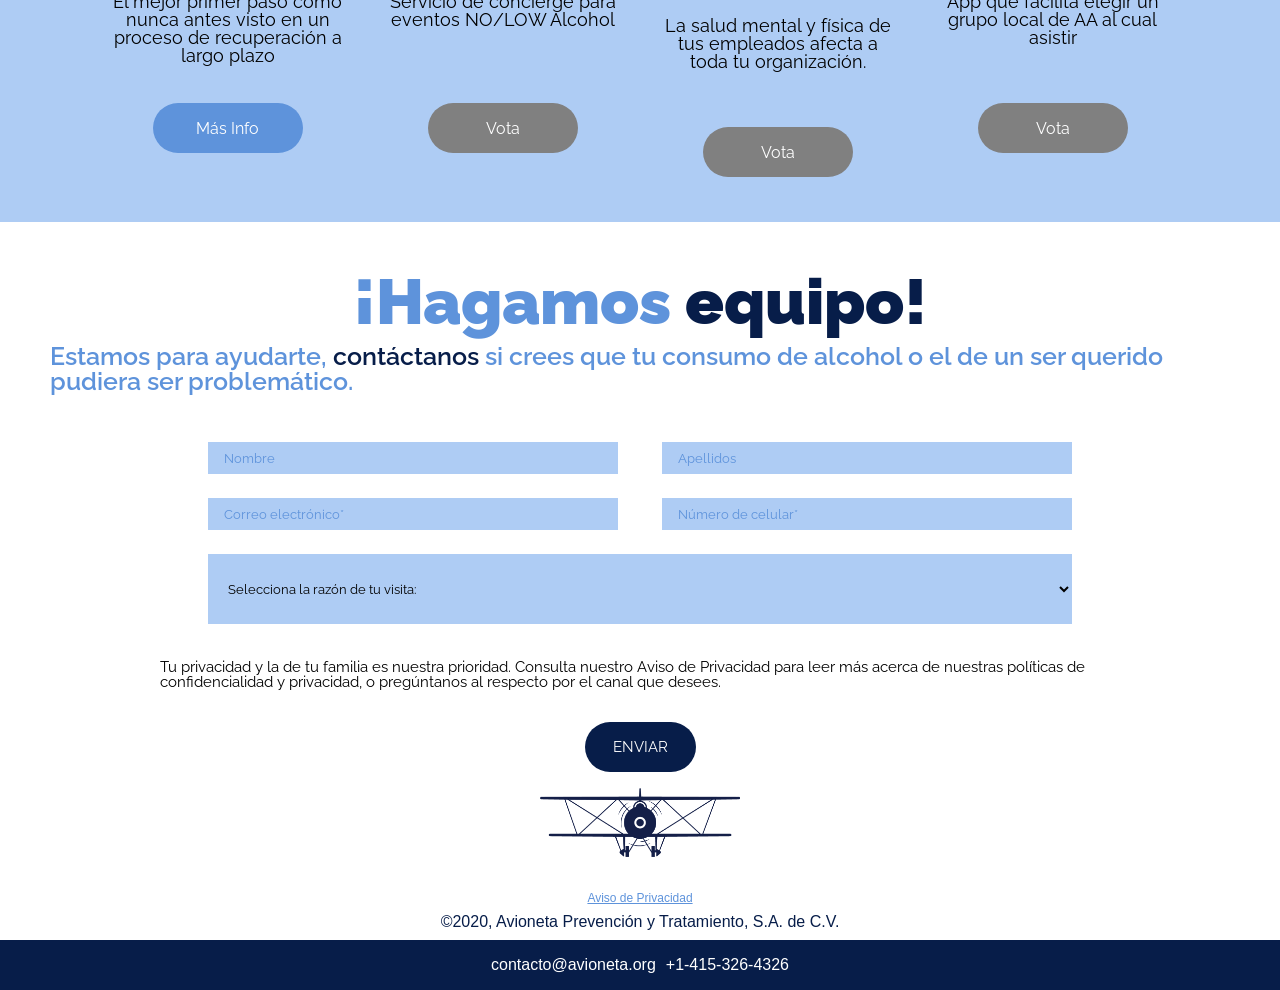
==== commit c9314c1f: "changes" ====
--- a/index.html
+++ b/index.html
@@ -198,42 +198,49 @@
       <div class="circle_container">
         <div class="circle circle1"></div>
         <p class="content_servicio">
-          5 millones de mexicanos
-          <span class="bold">dependen o abusan del alcohol</span>, según
-          herramientas de diagnóstico
+          71M de mexicanos
+          <span class="bold">entre 12 y 65 años consumen alcohol.</span>
         </p>
       </div>
 
       <div class="circle_container">
         <div class="circle circle2"></div>
         <p class="content_servicio">
-          370 mil son <span class="bold">menores de edad</span>
+          5 millones de mexicanos <span class="bold">dependen o abusan del alcohol</span> según herramientas de diagnóstico.
         </p>
       </div>
 
       <div class="circle_container">
         <div class="circle circle3"></div>
         <p class="content_servicio">
-          Sólo el 7% busca algún tipo de ayuda y más del 50% de
-          <span class="bold"> la ayuda no es profesional</span>
+          370 mil
+          <span class="bold"> son menores de edad</span>
         </p>
       </div>
 
       <div class="circle_container">
         <div class="circle circle4"></div>
         <p class="content_servicio">
-          10 millones más en
-          <span class="bold">riesgo de desarrollar un trastorno</span> por
-          consumo diario o excesivo una vez por semana
+          Sólo el 20% buscan algún tipo de ayuda y más del 50% de
+          <span class="bold"> la ayuda no es profsional</span>
         </p>
       </div>
 
       <div class="circle_container">
         <div class="circle circle5"></div>
         <p class="content_servicio">
-          Minimo 20 millones de
+          10 millones más en  
+          <span class="bold"> riesgo de consumo diario</span>
+          o excesivo una vez por semana.
+        </p>
+      </div>
+
+      <div class="circle_container">
+        <div class="circle circle6"></div>
+        <p class="content_servicio">
+          20 millones de
           <span class="bold">seres queridos también afectados</span>
-          por problemas de consumo ajenos
+          por consumo ajeno.
         </p>
       </div>
     </div>
--- a/styles/style.css
+++ b/styles/style.css
@@ -439,27 +439,32 @@
 }
 
 .circle1 {
-  background: url(../assets/Avio_WEB_Asset-09.png) no-repeat center;
+  background: url(../assets/circulo1-editado.png) no-repeat center;
   background-size: 100%;
 }
 
 .circle2 {
-  background: url(../assets/Avio_WEB_Asset-10.png) no-repeat center;
+  background: url(../assets/circulo2-editado.png) no-repeat center;
   background-size: 100%;
 }
 
 .circle3 {
-  background: url(../assets/Avio_WEB_Asset-11.png) no-repeat center;
+  background: url(../assets/circulo3-editado.png) no-repeat center;
   background-size: 100%;
 }
 
 .circle4 {
-  background: url(../assets/Avio_WEB_Asset-12.png) no-repeat center;
+  background: url(../assets/circulo4-editado.png) no-repeat center;
   background-size: 100%;
 }
 
 .circle5 {
-  background: url(../assets/Avio_WEB_Asset-13.png) no-repeat center;
+  background: url(../assets/circulo5-editado.png) no-repeat center;
+  background-size: 100%;
+}
+
+.circle6 {
+  background: url(../assets/circulo6-editado.png) no-repeat center;
   background-size: 100%;
 }
 
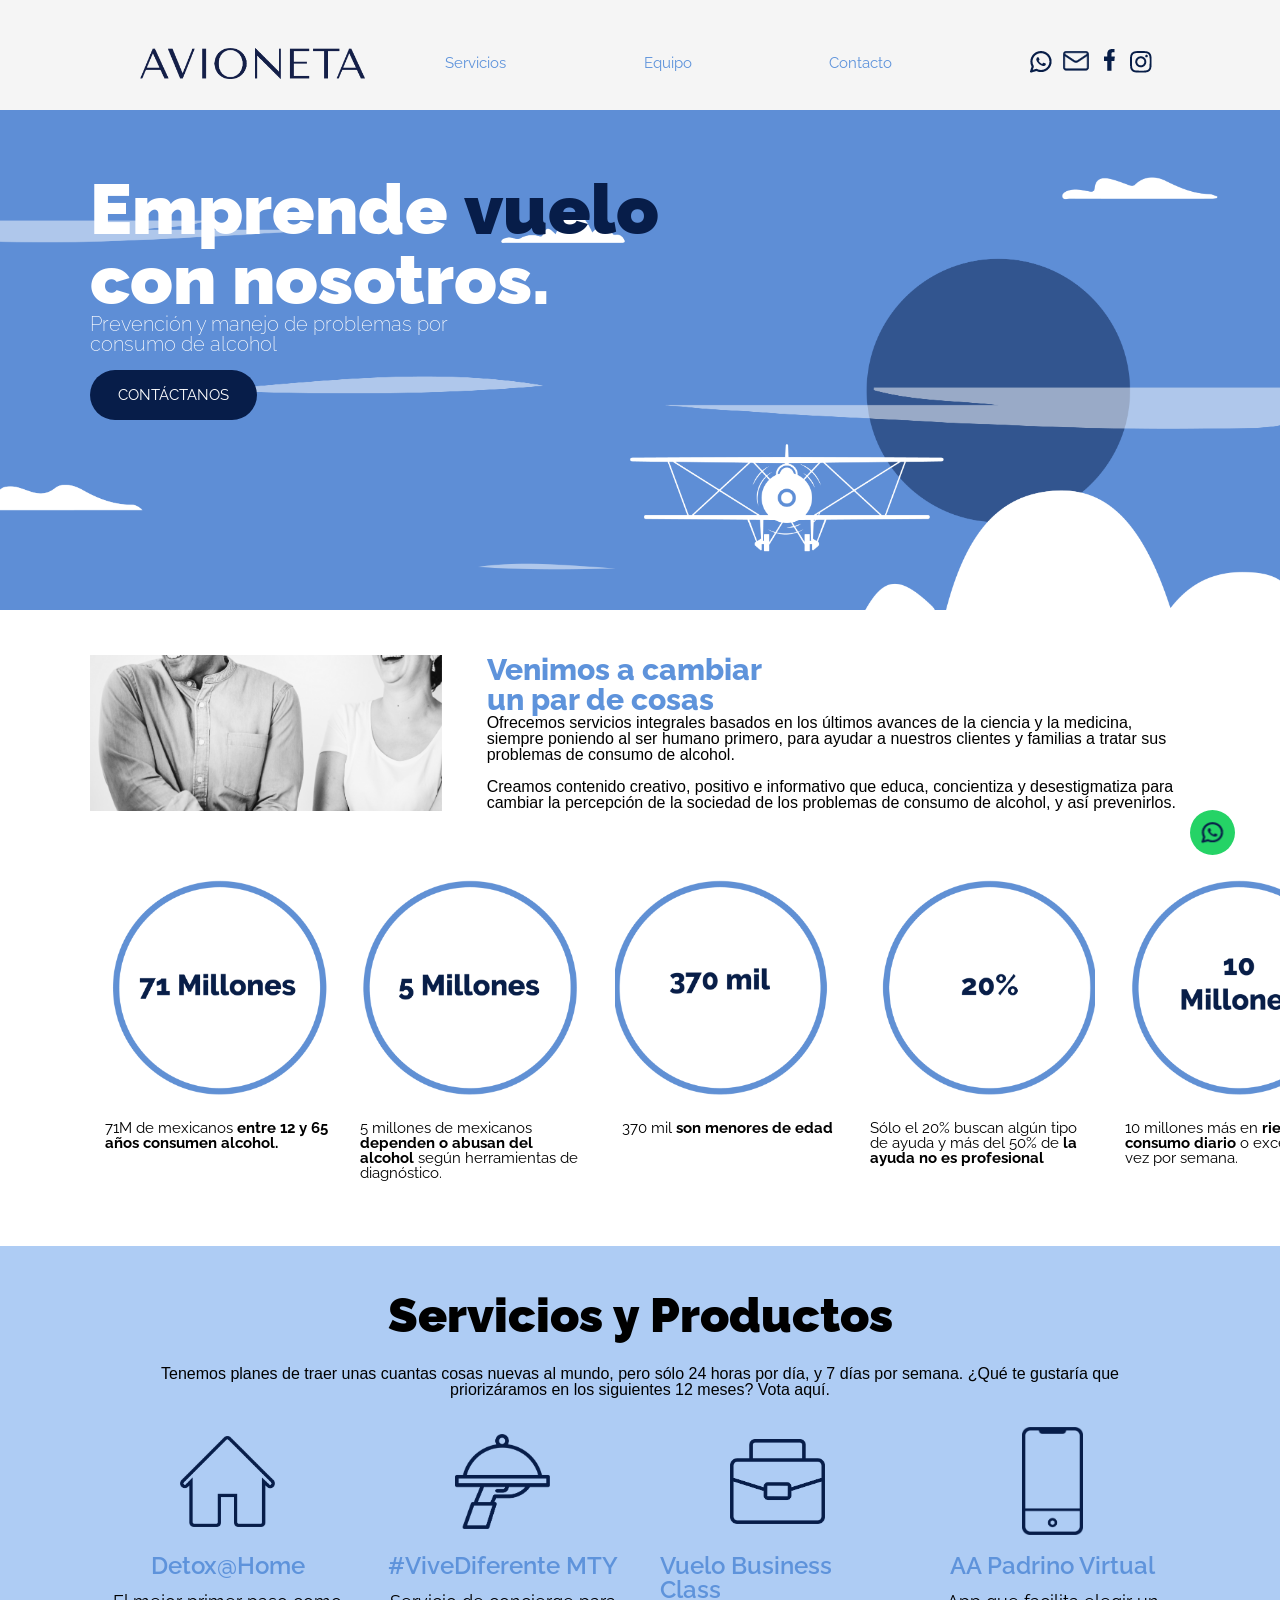
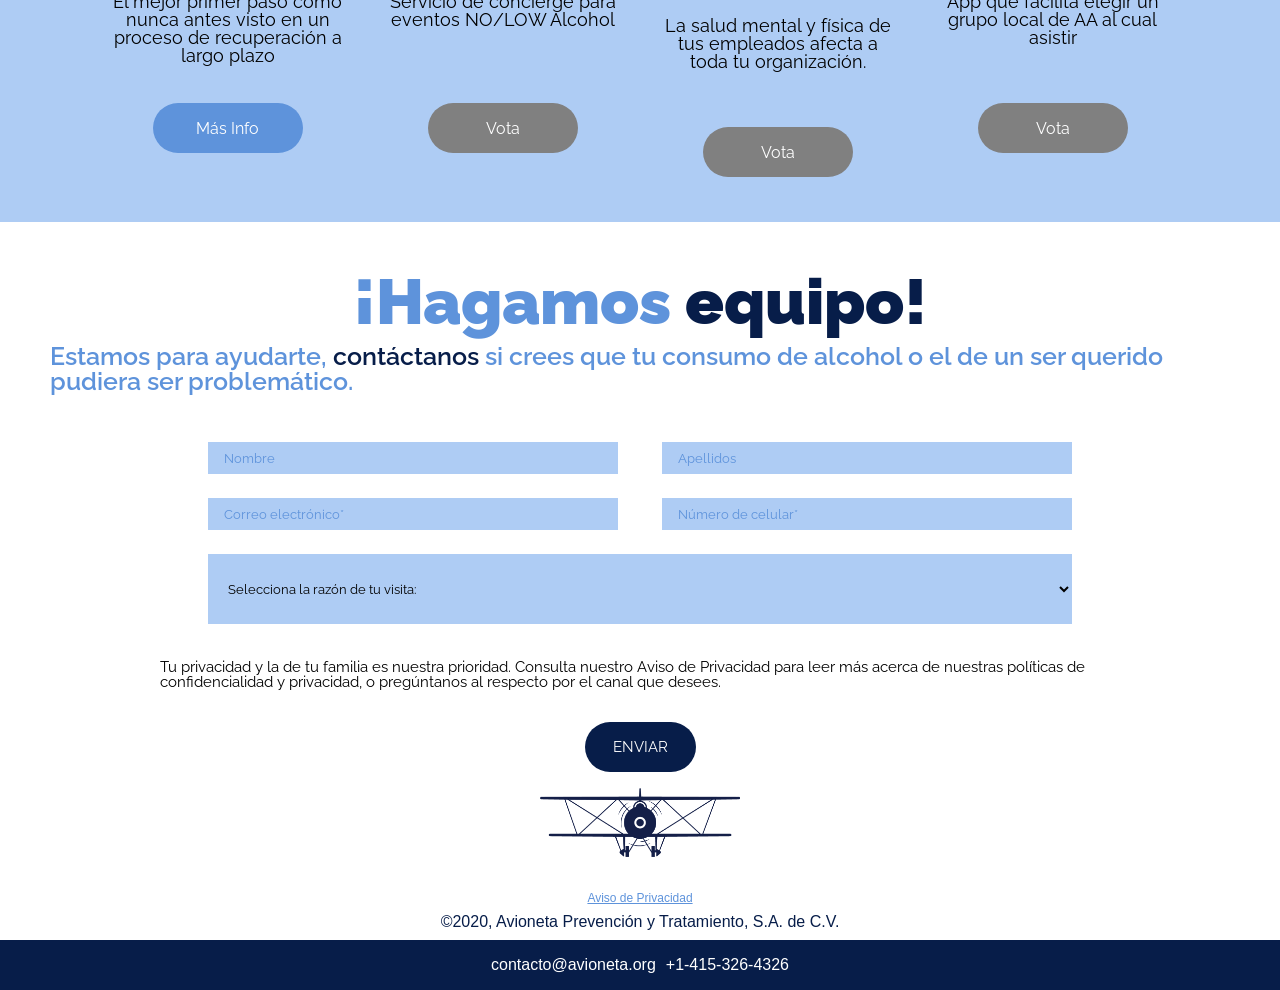
==== commit 13dd0261: "pagina avioneta" ====
--- a/index.html
+++ b/index.html
@@ -222,7 +222,7 @@
         <div class="circle circle4"></div>
         <p class="content_servicio">
           Sólo el 20% buscan algún tipo de ayuda y más del 50% de
-          <span class="bold"> la ayuda no es profsional</span>
+          <span class="bold"> la ayuda no es profesional</span>
         </p>
       </div>
 
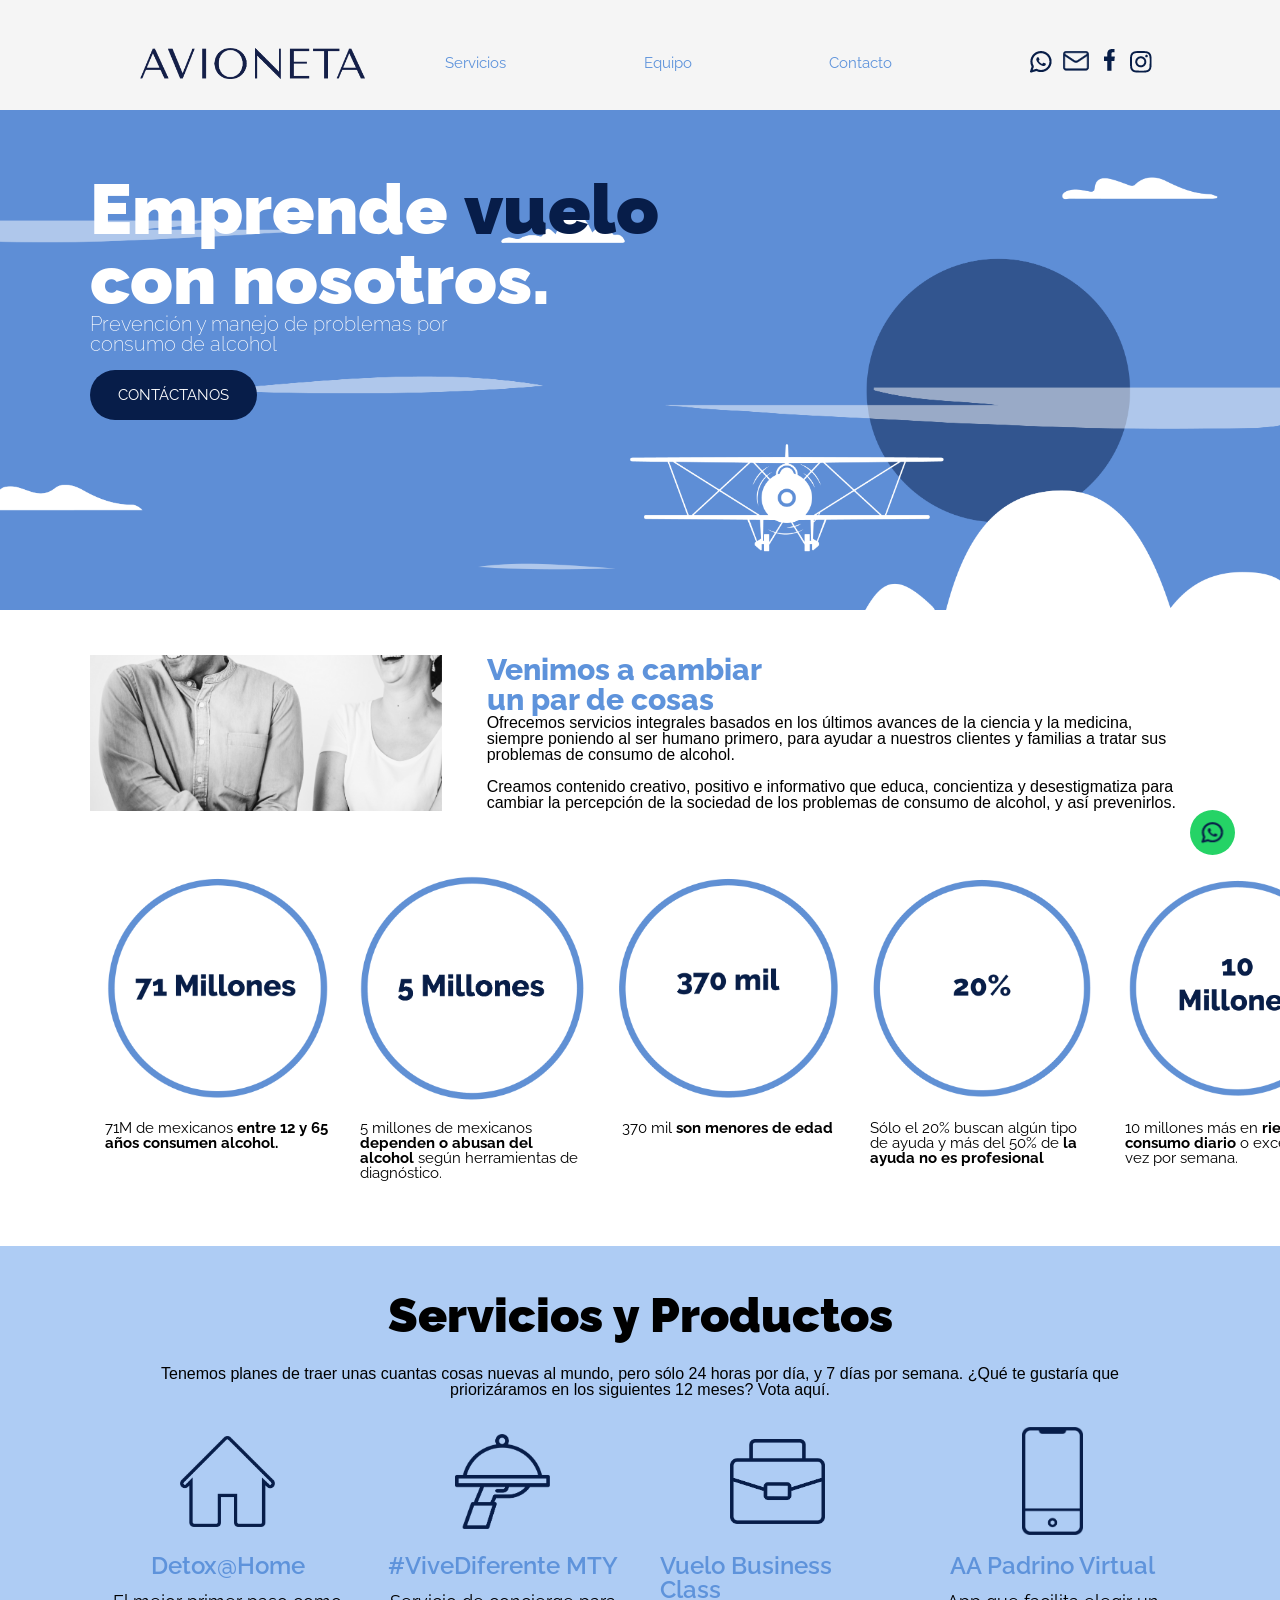
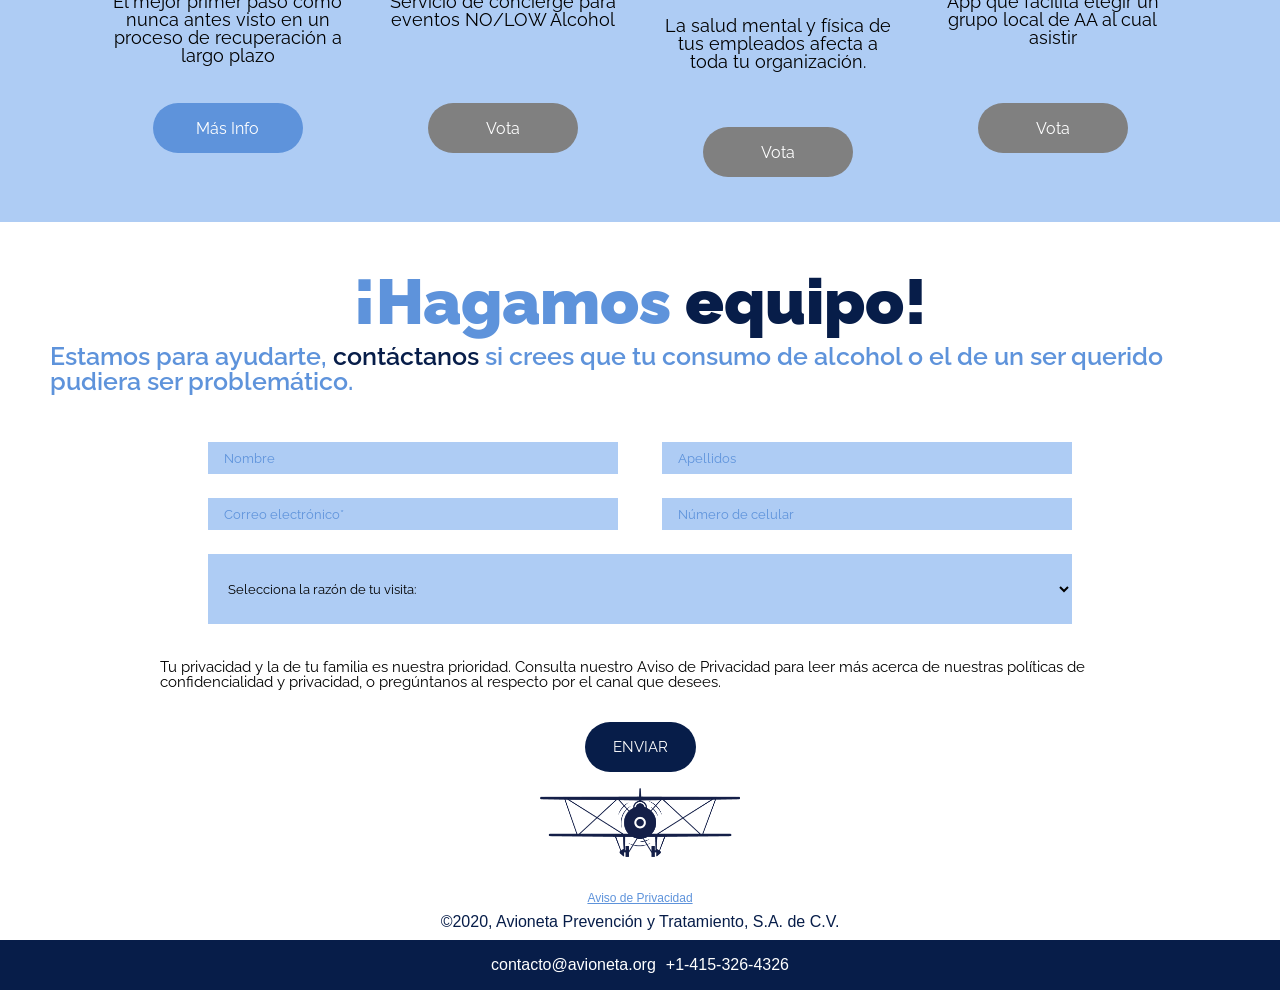
==== commit d0978a33: "fuentes" ====
--- a/index.html
+++ b/index.html
@@ -358,7 +358,7 @@
             placeholder="Correo electrónico*"
             id="user_email"
           />
-          <input type="text" placeholder="Número de celular*" id="phone" />
+          <input type="text" placeholder="Número de celular" id="phone" />
         </div>
 
         <select class="select" name="" id="razon_visita">
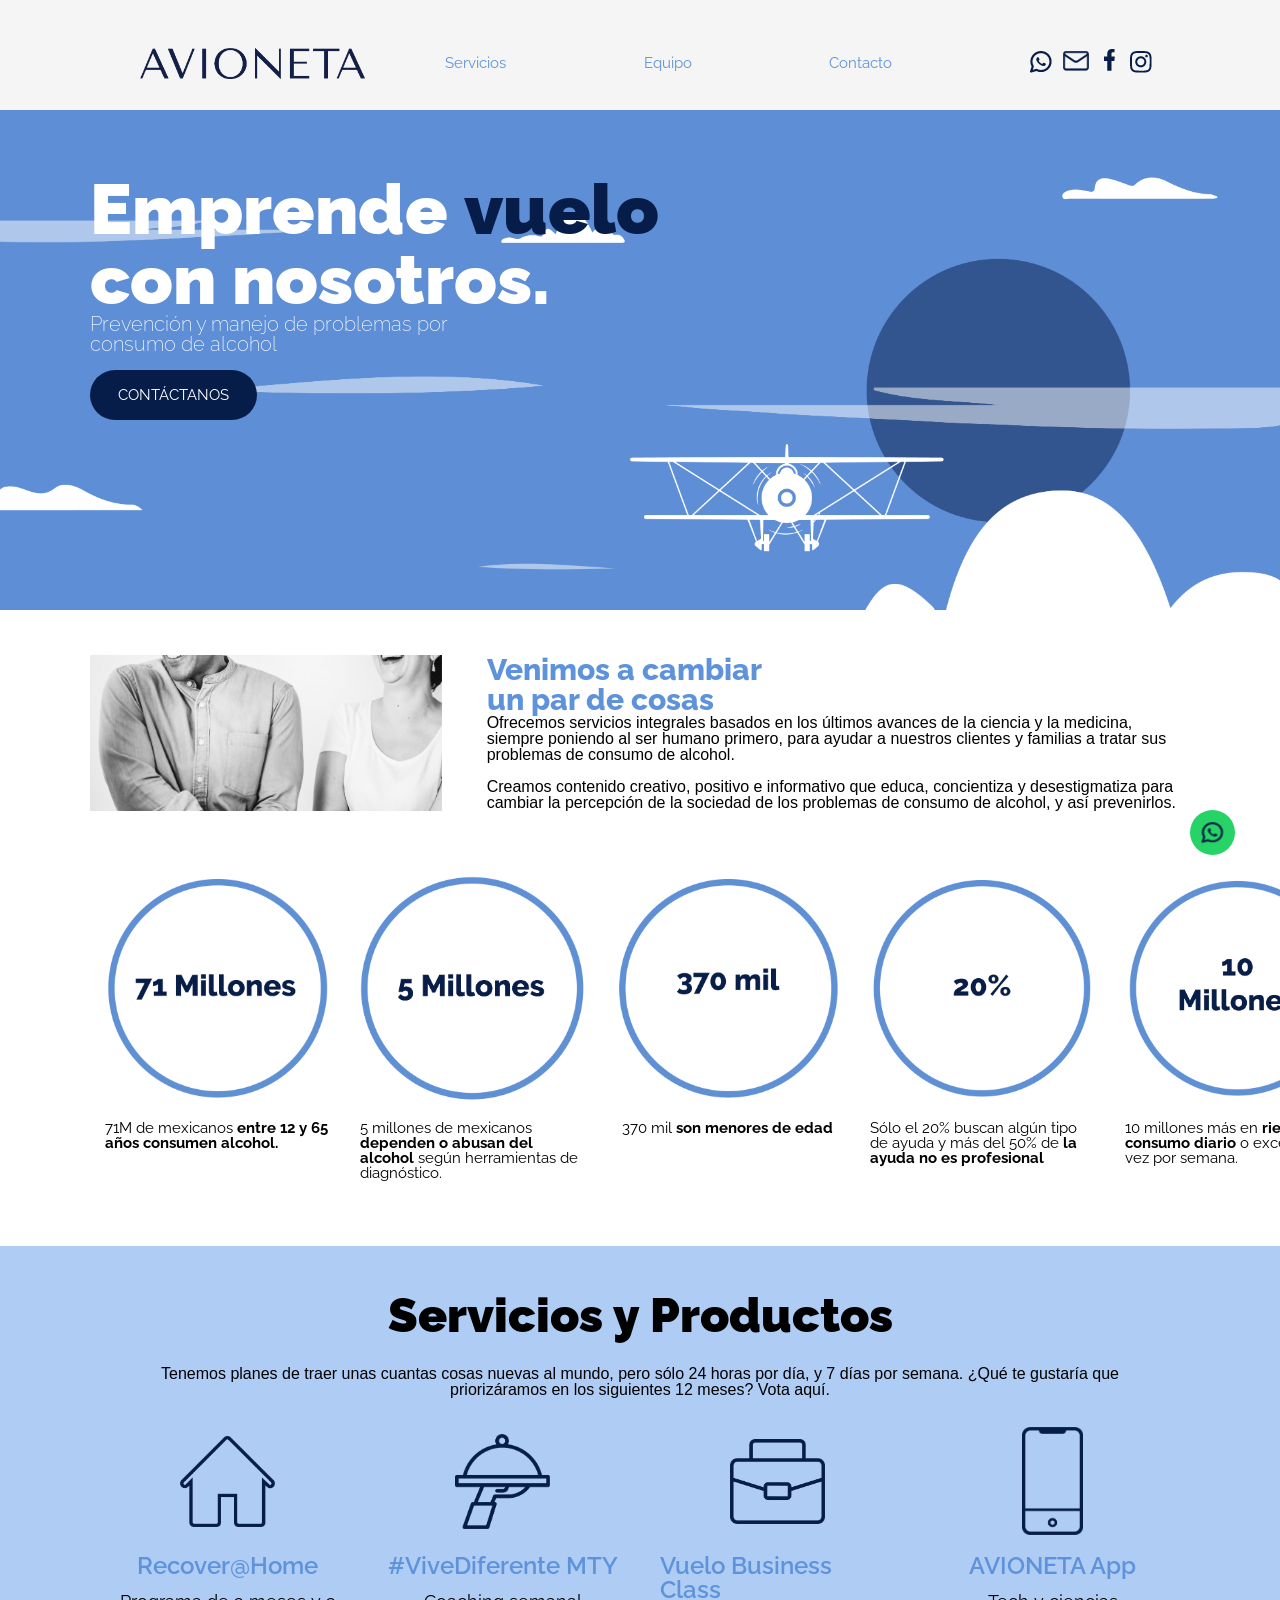
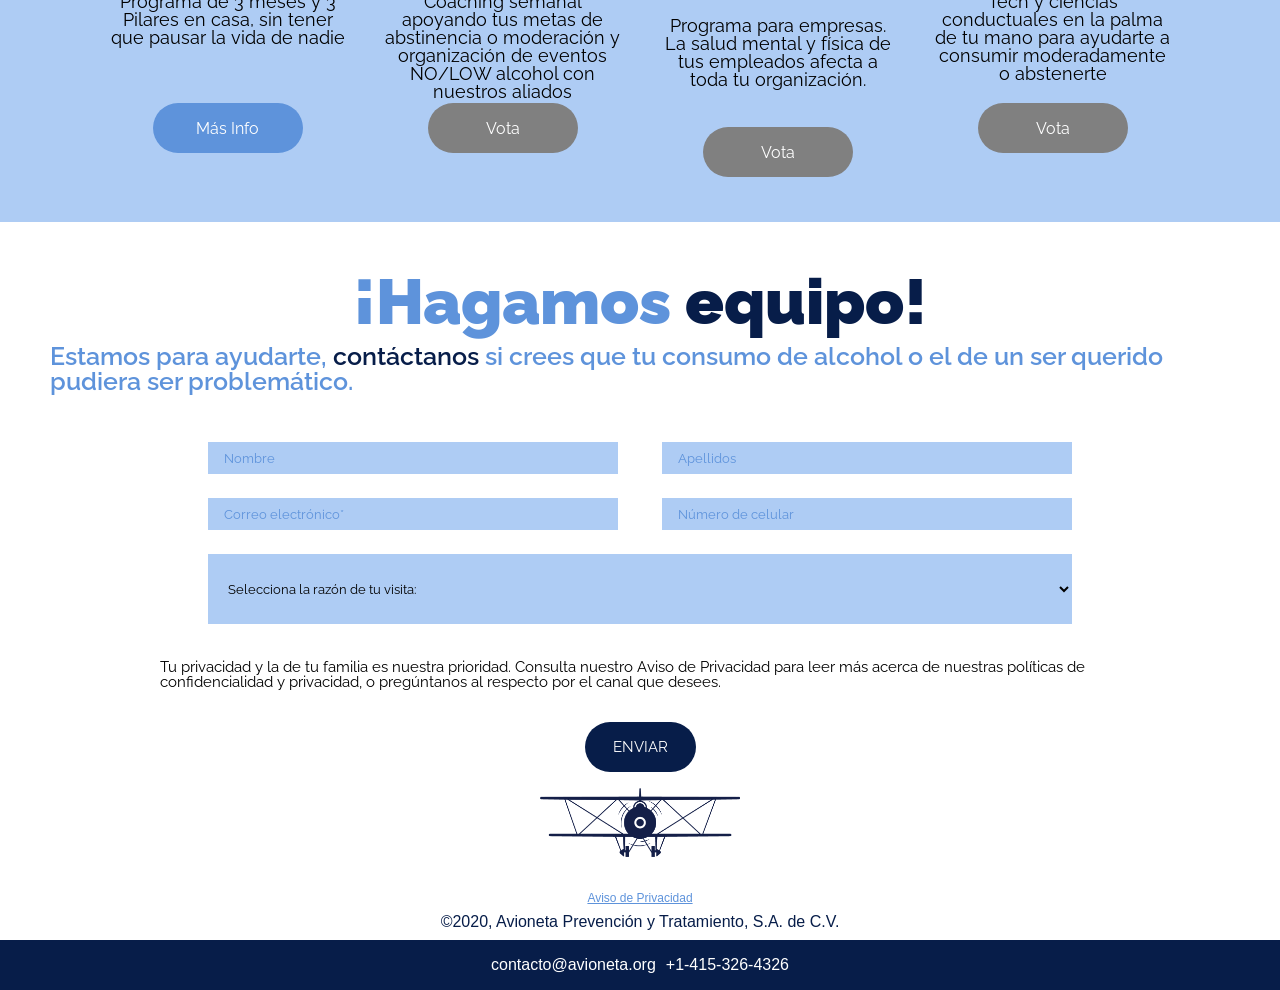
==== commit b8fa505d: "fuentes 2" ====
--- a/index.html
+++ b/index.html
@@ -259,10 +259,9 @@
       <div class="seccion2_main_container">
         <div class="servicio_container">
           <div class="servicio servicio1"></div>
-          <h3 class="servicio-title-heading">Detox@Home</h3>
+          <h3 class="servicio-title-heading">Recover@Home</h3>
           <p class="para_servicio">
-            El mejor primer paso como nunca antes visto en un proceso de
-            recuperación a largo plazo
+            Programa de 3 meses y 3 Pilares en casa, sin tener que pausar la vida de nadie
           </p>
           <!-- <input class="btn-image btn1" onclick="dropdown1()" type="image" id="btn-mas-info" alt="Más Información" src="/assets/155x50.png"> -->
           <a href="detox" class="a-btn"
@@ -274,7 +273,7 @@
           <div class="servicio servicio2"></div>
           <h3 class="servicio-title-heading">#ViveDiferente MTY</h3>
           <p class="para_servicio">
-            Servicio de concierge para eventos NO/LOW Alcohol
+            Coaching semanal apoyando tus metas de abstinencia o moderación y organización de eventos NO/LOW alcohol con nuestros aliados
           </p>
           <!-- <input class="btn-image btn2" onclick="dropdown2()" type="image" id="btn-mas-info" alt="Más Información"
             src="/assets/output-onlinepngtools.png"> -->
@@ -289,7 +288,7 @@
           <div class="servicio servicio3"></div>
           <h3 class="servicio-title-heading">Vuelo Business Class</h3>
           <p class="para_servicio">
-            La salud mental y física de tus empleados afecta a toda tu
+            Programa para empresas. La salud mental y física de tus empleados afecta a toda tu
             organización.
           </p>
           <!-- <input class="btn-image btn3" type="image" onclick="dropdown3()" id="btn-mas-info" alt="Más Información"
@@ -303,9 +302,9 @@
 
         <div class="servicio_container">
           <div class="servicio servicio4"></div>
-          <h3 class="servicio-title-heading">AA Padrino Virtual</h3>
+          <h3 class="servicio-title-heading">AVIONETA App</h3>
           <p class="para_servicio">
-            App que facilita elegir un grupo local de AA al cual asistir
+            Tech y ciencias conductuales en la palma de tu mano para ayudarte a consumir moderadamente o abstenerte
           </p>
           <!-- <input class="btn-image btn4" onclick="dropdown4()" type="image" id="btn-mas-info" alt="Más Información"
             src="/assets/output-onlinepngtools.png"> -->
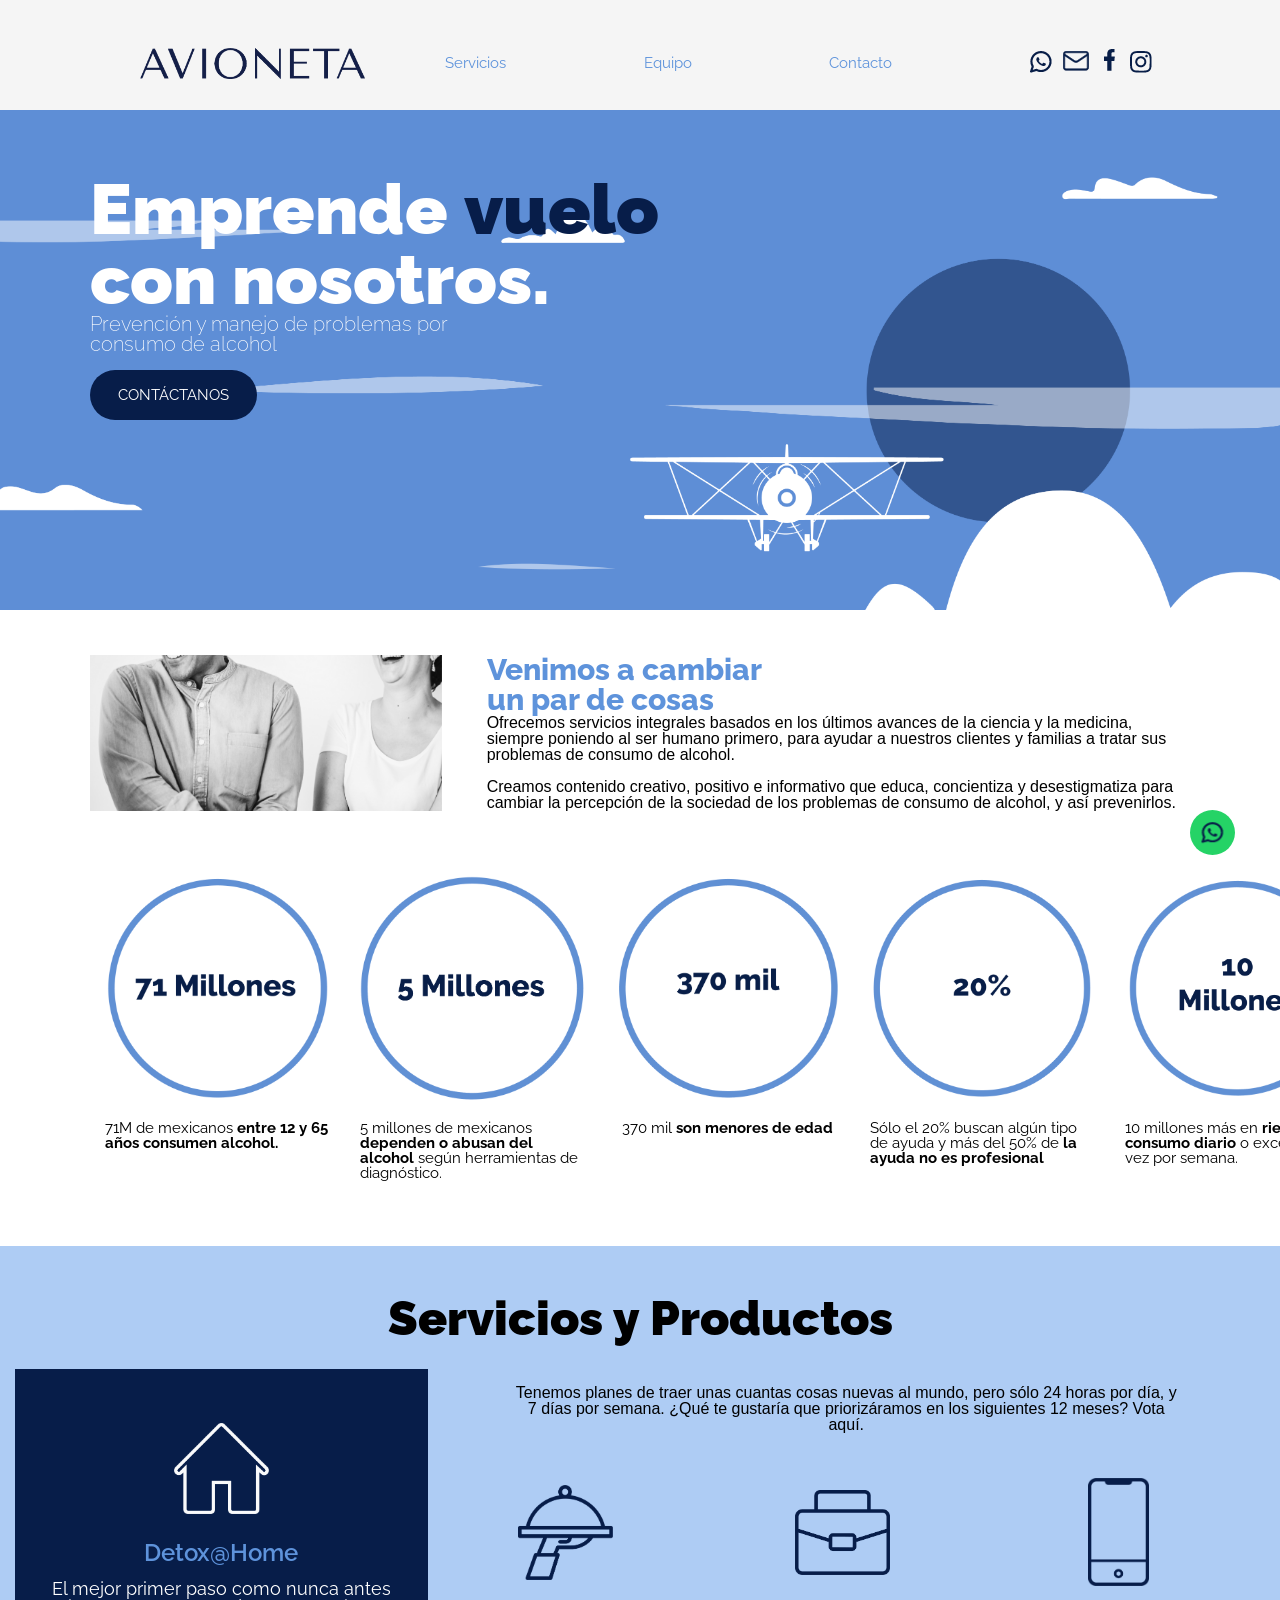
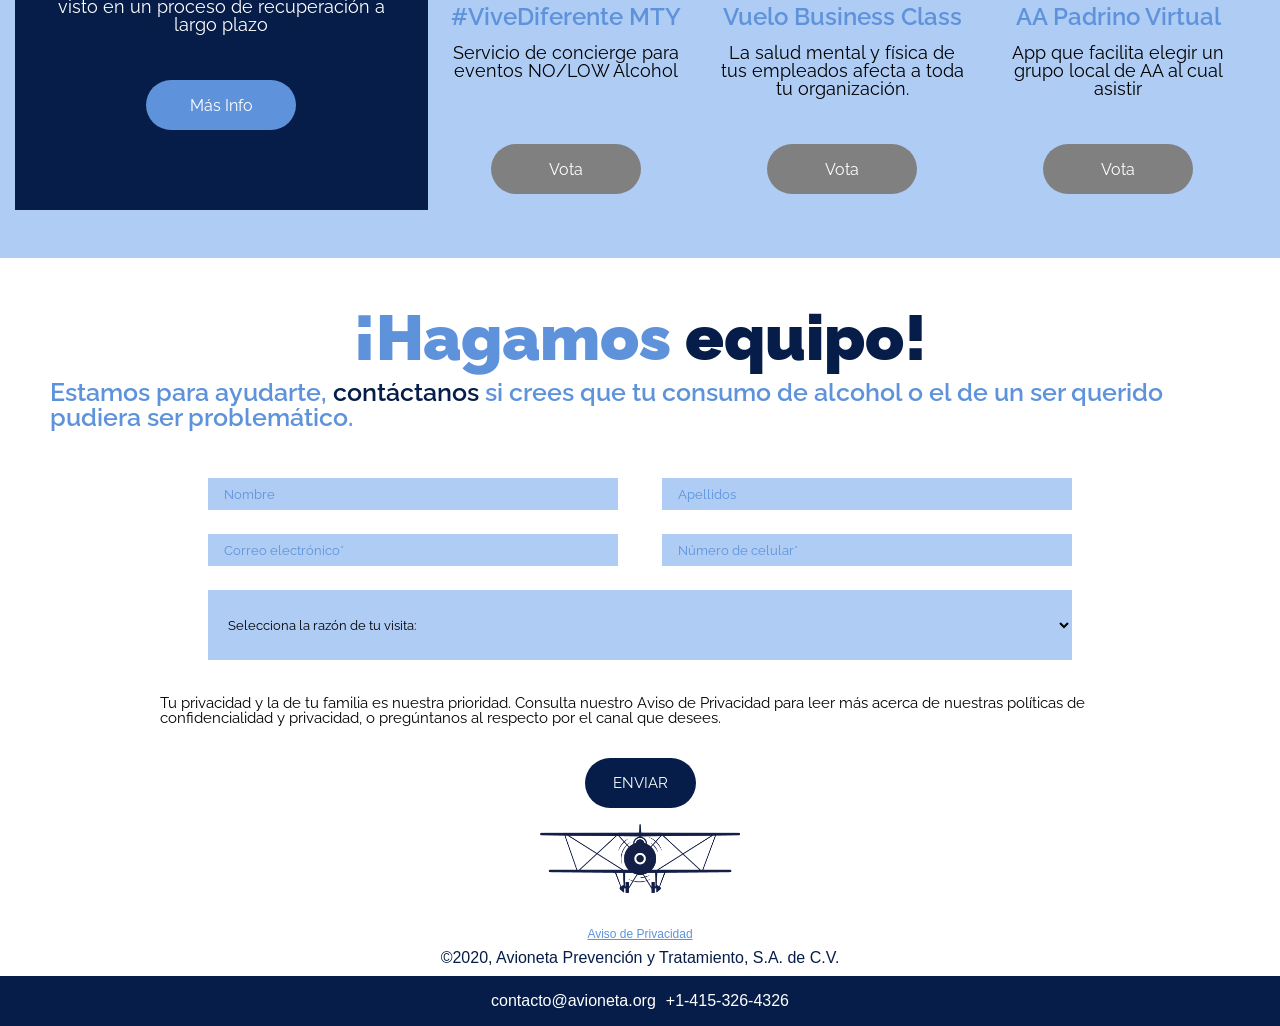
==== commit 4bb0326b: "ajustes servicios" ====
--- a/index.html
+++ b/index.html
@@ -206,7 +206,9 @@
       <div class="circle_container">
         <div class="circle circle2"></div>
         <p class="content_servicio">
-          5 millones de mexicanos <span class="bold">dependen o abusan del alcohol</span> según herramientas de diagnóstico.
+          5 millones de mexicanos
+          <span class="bold">dependen o abusan del alcohol</span> según
+          herramientas de diagnóstico.
         </p>
       </div>
 
@@ -229,7 +231,7 @@
       <div class="circle_container">
         <div class="circle circle5"></div>
         <p class="content_servicio">
-          10 millones más en  
+          10 millones más en
           <span class="bold"> riesgo de consumo diario</span>
           o excesivo una vez por semana.
         </p>
@@ -248,20 +250,14 @@
     <!-- Section 2 Servicios y Productos -->
     <div class="big_container">
       <h1 class="section2_heading" id="sec_link">Servicios y Productos</h1>
-      <div class="prgrf">
-        <p>
-          Tenemos planes de traer unas cuantas cosas nuevas al mundo, pero sólo
-          24 horas por día, y 7 días por semana. ¿Qué te gustaría que
-          priorizáramos en los siguientes 12 meses? Vota aquí.
-        </p>
-      </div>
 
       <div class="seccion2_main_container">
-        <div class="servicio_container">
+        <div class="servicio_container_1">
           <div class="servicio servicio1"></div>
-          <h3 class="servicio-title-heading">Recover@Home</h3>
+          <h3 class="servicio-title-heading">Detox@Home</h3>
           <p class="para_servicio">
-            Programa de 3 meses y 3 Pilares en casa, sin tener que pausar la vida de nadie
+            El mejor primer paso como nunca antes visto en un proceso de
+            recuperación a largo plazo
           </p>
           <!-- <input class="btn-image btn1" onclick="dropdown1()" type="image" id="btn-mas-info" alt="Más Información" src="/assets/155x50.png"> -->
           <a href="detox" class="a-btn"
@@ -269,50 +265,57 @@
           >
         </div>
 
-        <div class="servicio_container">
-          <div class="servicio servicio2"></div>
-          <h3 class="servicio-title-heading">#ViveDiferente MTY</h3>
-          <p class="para_servicio">
-            Coaching semanal apoyando tus metas de abstinencia o moderación y organización de eventos NO/LOW alcohol con nuestros aliados
-          </p>
-          <!-- <input class="btn-image btn2" onclick="dropdown2()" type="image" id="btn-mas-info" alt="Más Información"
+        <div class="servicio_container_2">
+          <div class="prgrf">
+            <p>
+              Tenemos planes de traer unas cuantas cosas nuevas al mundo, pero
+              sólo 24 horas por día, y 7 días por semana. ¿Qué te gustaría que
+              priorizáramos en los siguientes 12 meses? Vota aquí.
+            </p>
+          </div>
+          <div class="sub_servicio_container">
+            <div class="servicio servicio2"></div>
+            <h3 class="servicio-title-heading">#ViveDiferente MTY</h3>
+            <p class="para_servicio">
+              Servicio de concierge para eventos NO/LOW Alcohol
+            </p>
+            <!-- <input class="btn-image btn2" onclick="dropdown2()" type="image" id="btn-mas-info" alt="Más Información"
             src="/assets/output-onlinepngtools.png"> -->
-          <a
-            class="a-btn"
-            href="mailto:contacto@avioneta.org?subject=Quiero que prioricen el desarrollo de #ViveDiferente MTY&body=(¿Tienes otra idea o cosa que desees agregar? ¡Te escuchamos!)"
-            ><button id="canceled" class="btn-product-page">Vota</button></a
-          >
-        </div>
-
-        <div class="servicio_container">
-          <div class="servicio servicio3"></div>
-          <h3 class="servicio-title-heading">Vuelo Business Class</h3>
-          <p class="para_servicio">
-            Programa para empresas. La salud mental y física de tus empleados afecta a toda tu
-            organización.
-          </p>
-          <!-- <input class="btn-image btn3" type="image" onclick="dropdown3()" id="btn-mas-info" alt="Más Información"
+            <a
+              class="a-btn"
+              href="mailto:contacto@avioneta.org?subject=Quiero que prioricen el desarrollo de #ViveDiferente MTY&body=(¿Tienes otra idea o cosa que desees agregar? ¡Te escuchamos!)"
+              ><button id="canceled" class="btn-product-page">Vota</button></a
+            >
+          </div>
+          <div class="sub_servicio_container">
+            <div class="servicio servicio3"></div>
+            <h3 class="servicio-title-heading">Vuelo Business Class</h3>
+            <p class="para_servicio">
+              La salud mental y física de tus empleados afecta a toda tu
+              organización.
+            </p>
+            <!-- <input class="btn-image btn3" type="image" onclick="dropdown3()" id="btn-mas-info" alt="Más Información"
             src="/assets/output-onlinepngtools.png"> -->
-          <a
-            class="a-btn"
-            href="mailto:contacto@avioneta.org?subject=Quiero que prioricen el desarrollo de Vuelo Business Class&body=(¿Tienes otra idea o cosa que desees agregar? ¡Te escuchamos!)"
-            ><button id="canceled" class="btn-product-page">Vota</button></a
-          >
-        </div>
-
-        <div class="servicio_container">
-          <div class="servicio servicio4"></div>
-          <h3 class="servicio-title-heading">AVIONETA App</h3>
-          <p class="para_servicio">
-            Tech y ciencias conductuales en la palma de tu mano para ayudarte a consumir moderadamente o abstenerte
-          </p>
-          <!-- <input class="btn-image btn4" onclick="dropdown4()" type="image" id="btn-mas-info" alt="Más Información"
+            <a
+              class="a-btn"
+              href="mailto:contacto@avioneta.org?subject=Quiero que prioricen el desarrollo de Vuelo Business Class&body=(¿Tienes otra idea o cosa que desees agregar? ¡Te escuchamos!)"
+              ><button id="canceled" class="btn-product-page">Vota</button></a
+            >
+          </div>
+          <div class="sub_servicio_container">
+            <div class="servicio servicio4"></div>
+            <h3 class="servicio-title-heading">AA Padrino Virtual</h3>
+            <p class="para_servicio">
+              App que facilita elegir un grupo local de AA al cual asistir
+            </p>
+            <!-- <input class="btn-image btn4" onclick="dropdown4()" type="image" id="btn-mas-info" alt="Más Información"
             src="/assets/output-onlinepngtools.png"> -->
-          <a
-            class="a-btn"
-            href="mailto:contacto@avioneta.org?subject=Quiero que prioricen el desarrollo de AA Padrino Virtual&body=(¿Tienes otra idea o cosa que desees agregar? ¡Te escuchamos!)"
-            ><button id="canceled" class="btn-product-page">Vota</button></a
-          >
+            <a
+              class="a-btn"
+              href="mailto:contacto@avioneta.org?subject=Quiero que prioricen el desarrollo de AA Padrino Virtual&body=(¿Tienes otra idea o cosa que desees agregar? ¡Te escuchamos!)"
+              ><button id="canceled" class="btn-product-page">Vota</button></a
+            >
+          </div>
         </div>
       </div>
     </div>
@@ -357,7 +360,7 @@
             placeholder="Correo electrónico*"
             id="user_email"
           />
-          <input type="text" placeholder="Número de celular" id="phone" />
+          <input type="text" placeholder="Número de celular*" id="phone" />
         </div>
 
         <select class="select" name="" id="razon_visita">
--- a/styles/style.css
+++ b/styles/style.css
@@ -368,14 +368,6 @@
   }
 }
 
-.prgrf {
-  width: 80%;
-  display: block;
-  margin: auto;
-  text-align: center;
-  margin-bottom: 1rem;
-}
-
 h3 {
   color: #5E93DB;
 }
@@ -524,38 +516,127 @@
   -webkit-box-align: center;
       -ms-flex-align: center;
           align-items: center;
+  padding: 3rem 0;
+}
+
+.big_container .seccion2_main_container {
+  -ms-flex-wrap: wrap;
+      flex-wrap: wrap;
+  margin: 0 15px 0 15px;
+  display: -webkit-box;
+  display: -ms-flexbox;
+  display: flex;
+}
+
+.big_container .seccion2_main_container .servicio_container_1 {
+  padding: 2rem;
+  -webkit-box-flex: 0;
+      -ms-flex: 0 0 0 33%;
+          flex: 0 0 0 33%;
+  max-width: 33%;
+  -webkit-box-align: center;
+      -ms-flex-align: center;
+          align-items: center;
+  text-align: center;
+}
+
+.big_container .seccion2_main_container .servicio_container_1 .para_servicio {
+  color: white;
+}
+
+.big_container .seccion2_main_container .servicio_container_1:first-child {
+  -webkit-box-flex: 0;
+      -ms-flex: 0 0 0 33%;
+          flex: 0 0 0 33%;
+  max-width: 33%;
+  margin: 0;
+  background-color: #071d49;
+}
+
+.big_container .seccion2_main_container .servicio_container_1 .a-btn {
+  text-decoration: none;
+}
+
+.big_container .seccion2_main_container .servicio_container_1 .a-btn .btn-product-page {
+  margin: auto;
+}
+
+.big_container .seccion2_main_container .servicio_container_1 .servicio {
+  width: 15vh;
+  height: 15vh;
+  margin: auto;
+}
+
+.big_container .seccion2_main_container .servicio_container_1 .servicio.servicio1 {
+  background: url(../assets/Avio_WEB_Asset-14.png) no-repeat center;
+  background-size: 70%;
+}
+
+.big_container .seccion2_main_container .servicio_container_2 {
+  display: -webkit-box;
+  display: -ms-flexbox;
+  display: flex;
+  -webkit-box-flex: 0;
+      -ms-flex: 0 0 0 67%;
+          flex: 0 0 0 67%;
+  max-width: 67%;
+  -ms-flex-wrap: wrap;
+      flex-wrap: wrap;
+}
+
+.big_container .seccion2_main_container .servicio_container_2 .prgrf {
+  -webkit-box-flex: 0;
+      -ms-flex: 0 0 80%;
+          flex: 0 0 80%;
+  max-width: 80%;
+  margin: auto;
+  text-align: center;
+  padding: 1rem 0;
+}
+
+.big_container .seccion2_main_container .servicio_container_2 .a-btn {
+  text-decoration: none;
+}
+
+.big_container .seccion2_main_container .servicio_container_2 .a-btn .btn-product-page {
+  margin: auto;
+}
+
+.big_container .seccion2_main_container .servicio_container_2 .sub_servicio_container {
+  -webkit-box-flex: 0;
+      -ms-flex: 0 0 0 33%;
+          flex: 0 0 0 33%;
+  max-width: 33%;
+  text-align: center;
+  padding: 1rem;
+}
+
+.big_container .seccion2_main_container .servicio_container_2 .sub_servicio_container .servicio {
+  width: 15vh;
+  height: 15vh;
+  margin: auto;
+}
+
+.big_container .seccion2_main_container .servicio_container_2 .sub_servicio_container .servicio.servicio2 {
+  background: url(../assets/Avio_WEB_Asset-15.png) no-repeat center;
+  background-size: 70%;
+}
+
+.big_container .seccion2_main_container .servicio_container_2 .sub_servicio_container .servicio.servicio3 {
+  background: url(../assets/Avio_WEB_Asset-16.png) no-repeat center;
+  background-size: 70%;
+}
+
+.big_container .seccion2_main_container .servicio_container_2 .sub_servicio_container .servicio.servicio4 {
+  background: url(../assets/Avio_WEB_Asset-17.png) no-repeat center;
+  background-size: 45%;
 }
 
 .section2_heading {
-  margin-top: 5vh;
   margin-bottom: 3vh;
   font-family: "Raleway", sans-serif;
   font-weight: 900;
   font-size: 3rem;
-}
-
-.seccion2_main_container {
-  display: -webkit-box;
-  display: -ms-flexbox;
-  display: flex;
-  margin: 0vh 10vh 5vh 10vh;
-}
-
-.servicio_container {
-  display: -webkit-box;
-  display: -ms-flexbox;
-  display: flex;
-  -webkit-box-orient: vertical;
-  -webkit-box-direction: normal;
-      -ms-flex-direction: column;
-          flex-direction: column;
-  -webkit-box-flex: 1;
-      -ms-flex: 1;
-          flex: 1;
-  -webkit-box-align: center;
-      -ms-flex-align: center;
-          align-items: center;
-  margin: 0px 20px 0px 20px;
 }
 
 .servicio_container input {
@@ -567,66 +648,6 @@
           justify-content: center;
   margin: 0;
   padding: 0;
-}
-
-.servicio {
-  width: 15vh;
-  height: 15vh;
-  display: -webkit-box;
-  display: -ms-flexbox;
-  display: flex;
-  -webkit-box-align: center;
-      -ms-flex-align: center;
-          align-items: center;
-  -webkit-box-pack: center;
-      -ms-flex-pack: center;
-          justify-content: center;
-}
-
-.servicio1 {
-  background: url(../assets/Avio_WEB_Asset-14.png) no-repeat center;
-  background-size: 70%;
-  -ms-flex-item-align: center;
-      -ms-grid-row-align: center;
-      align-self: center;
-  -webkit-box-pack: start;
-      -ms-flex-pack: start;
-          justify-content: flex-start;
-  justify-self: flex-start;
-}
-
-.servicio2 {
-  background: url(../assets/Avio_WEB_Asset-15.png) no-repeat center;
-  background-size: 70%;
-  -ms-flex-item-align: center;
-      -ms-grid-row-align: center;
-      align-self: center;
-  -webkit-box-pack: start;
-      -ms-flex-pack: start;
-          justify-content: flex-start;
-  justify-self: flex-start;
-}
-
-.servicio3 {
-  background: url(../assets/Avio_WEB_Asset-16.png) no-repeat center;
-  background-size: 70%;
-  -ms-flex-item-align: center;
-      -ms-grid-row-align: center;
-      align-self: center;
-  -webkit-box-pack: start;
-      -ms-flex-pack: start;
-          justify-content: flex-start;
-}
-
-.servicio4 {
-  background: url(../assets/Avio_WEB_Asset-17.png) no-repeat center;
-  background-size: 45%;
-  -ms-flex-item-align: center;
-      -ms-grid-row-align: center;
-      align-self: center;
-  -webkit-box-pack: start;
-      -ms-flex-pack: start;
-          justify-content: flex-start;
 }
 
 .btn-image {
@@ -690,11 +711,6 @@
 
 #canceled:hover, #canceled:active {
   background-color: #676767;
-}
-
-.a-btn {
-  justify-self: flex-end;
-  text-decoration: none;
 }
 
 .servicio-title-heading {
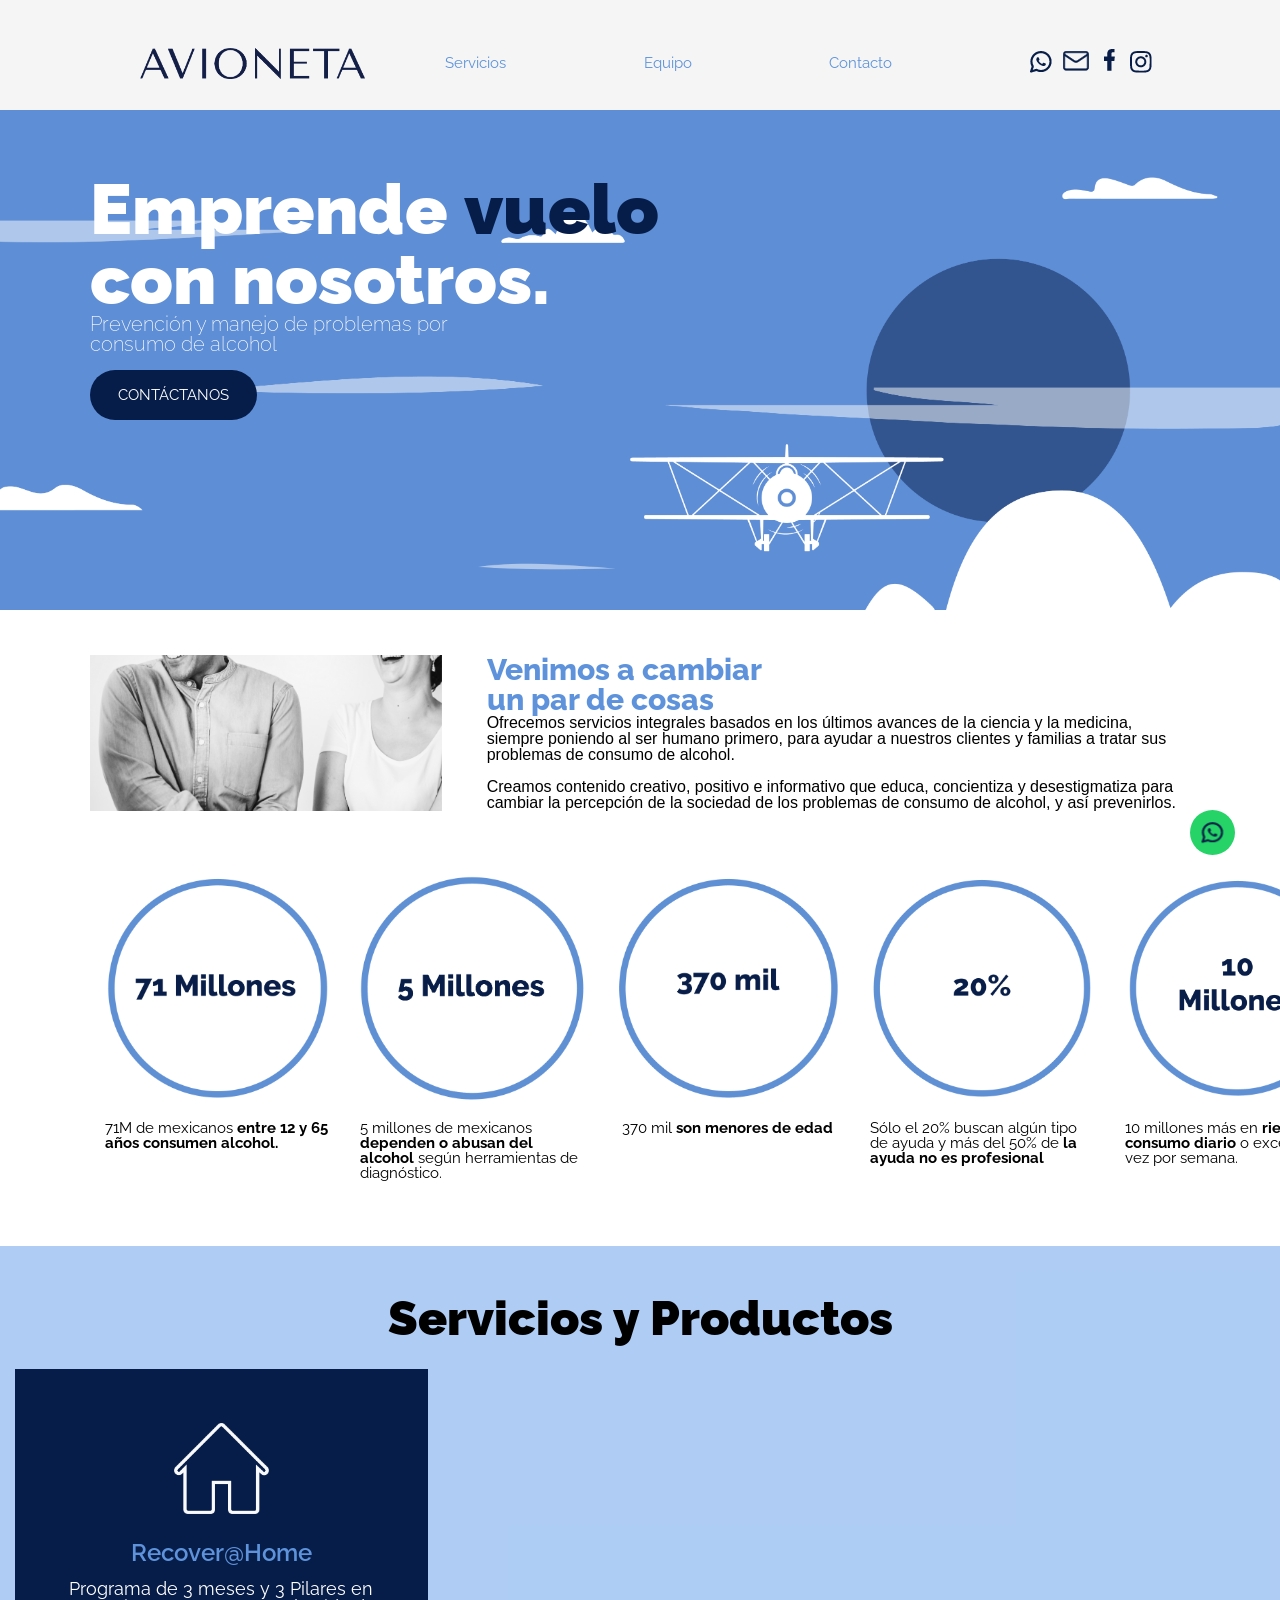
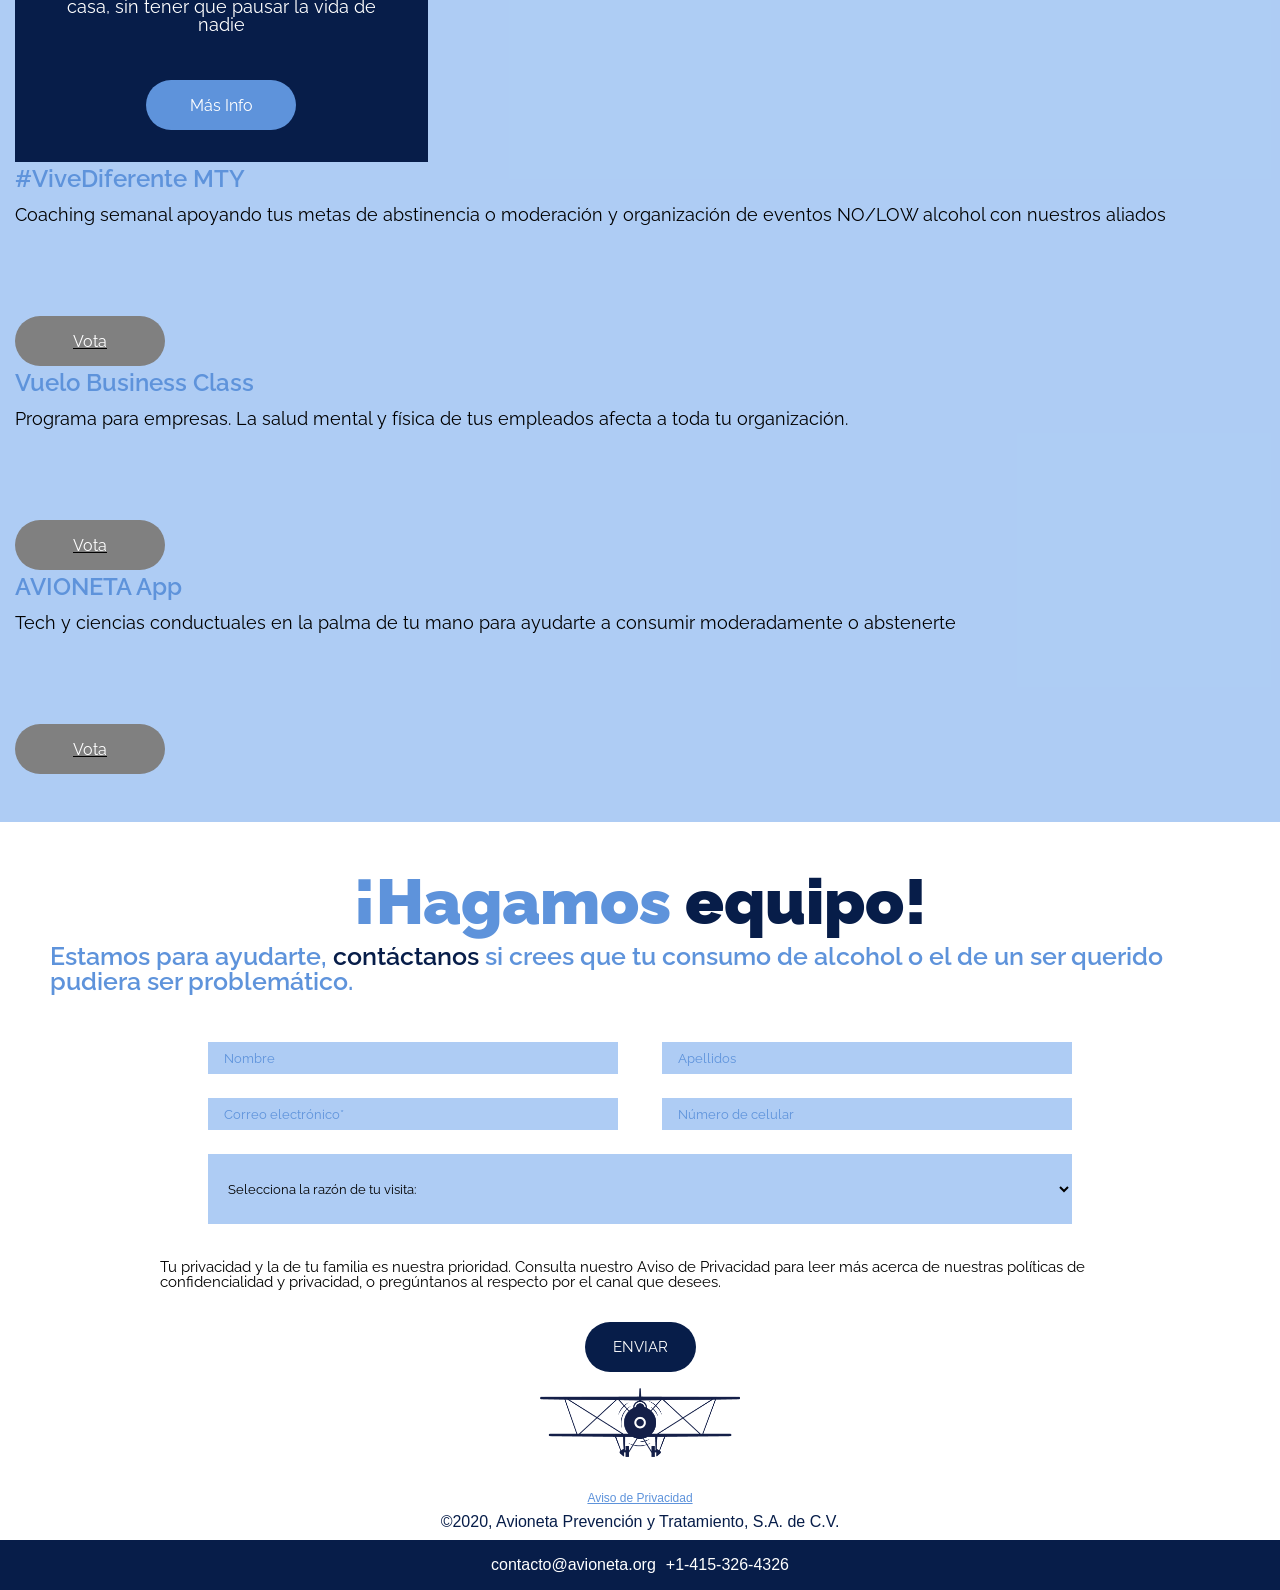
==== commit e77a24f0: "merge index" ====
--- a/index.html
+++ b/index.html
@@ -254,10 +254,9 @@
       <div class="seccion2_main_container">
         <div class="servicio_container_1">
           <div class="servicio servicio1"></div>
-          <h3 class="servicio-title-heading">Detox@Home</h3>
+          <h3 class="servicio-title-heading">Recover@Home</h3>
           <p class="para_servicio">
-            El mejor primer paso como nunca antes visto en un proceso de
-            recuperación a largo plazo
+            Programa de 3 meses y 3 Pilares en casa, sin tener que pausar la vida de nadie
           </p>
           <!-- <input class="btn-image btn1" onclick="dropdown1()" type="image" id="btn-mas-info" alt="Más Información" src="/assets/155x50.png"> -->
           <a href="detox" class="a-btn"
@@ -265,50 +264,44 @@
           >
         </div>
 
-        <div class="servicio_container_2">
-          <div class="prgrf">
-            <p>
-              Tenemos planes de traer unas cuantas cosas nuevas al mundo, pero
-              sólo 24 horas por día, y 7 días por semana. ¿Qué te gustaría que
-              priorizáramos en los siguientes 12 meses? Vota aquí.
-            </p>
-          </div>
-          <div class="sub_servicio_container">
-            <div class="servicio servicio2"></div>
-            <h3 class="servicio-title-heading">#ViveDiferente MTY</h3>
-            <p class="para_servicio">
-              Servicio de concierge para eventos NO/LOW Alcohol
-            </p>
-            <!-- <input class="btn-image btn2" onclick="dropdown2()" type="image" id="btn-mas-info" alt="Más Información"
+        <div class="servicio_container">
+          <div class="servicio servicio2"></div>
+          <h3 class="servicio-title-heading">#ViveDiferente MTY</h3>
+          <p class="para_servicio">
+            Coaching semanal apoyando tus metas de abstinencia o moderación y organización de eventos NO/LOW alcohol con nuestros aliados
+          </p>
+          <!-- <input class="btn-image btn2" onclick="dropdown2()" type="image" id="btn-mas-info" alt="Más Información"
             src="/assets/output-onlinepngtools.png"> -->
-            <a
-              class="a-btn"
-              href="mailto:contacto@avioneta.org?subject=Quiero que prioricen el desarrollo de #ViveDiferente MTY&body=(¿Tienes otra idea o cosa que desees agregar? ¡Te escuchamos!)"
-              ><button id="canceled" class="btn-product-page">Vota</button></a
-            >
-          </div>
-          <div class="sub_servicio_container">
-            <div class="servicio servicio3"></div>
-            <h3 class="servicio-title-heading">Vuelo Business Class</h3>
-            <p class="para_servicio">
-              La salud mental y física de tus empleados afecta a toda tu
-              organización.
-            </p>
-            <!-- <input class="btn-image btn3" type="image" onclick="dropdown3()" id="btn-mas-info" alt="Más Información"
+          <a
+            class="a-btn"
+            href="mailto:contacto@avioneta.org?subject=Quiero que prioricen el desarrollo de #ViveDiferente MTY&body=(¿Tienes otra idea o cosa que desees agregar? ¡Te escuchamos!)"
+            ><button id="canceled" class="btn-product-page">Vota</button></a
+          >
+        </div>
+
+        <div class="servicio_container">
+          <div class="servicio servicio3"></div>
+          <h3 class="servicio-title-heading">Vuelo Business Class</h3>
+          <p class="para_servicio">
+            Programa para empresas. La salud mental y física de tus empleados afecta a toda tu
+            organización.
+          </p>
+          <!-- <input class="btn-image btn3" type="image" onclick="dropdown3()" id="btn-mas-info" alt="Más Información"
             src="/assets/output-onlinepngtools.png"> -->
-            <a
-              class="a-btn"
-              href="mailto:contacto@avioneta.org?subject=Quiero que prioricen el desarrollo de Vuelo Business Class&body=(¿Tienes otra idea o cosa que desees agregar? ¡Te escuchamos!)"
-              ><button id="canceled" class="btn-product-page">Vota</button></a
-            >
-          </div>
-          <div class="sub_servicio_container">
-            <div class="servicio servicio4"></div>
-            <h3 class="servicio-title-heading">AA Padrino Virtual</h3>
-            <p class="para_servicio">
-              App que facilita elegir un grupo local de AA al cual asistir
-            </p>
-            <!-- <input class="btn-image btn4" onclick="dropdown4()" type="image" id="btn-mas-info" alt="Más Información"
+          <a
+            class="a-btn"
+            href="mailto:contacto@avioneta.org?subject=Quiero que prioricen el desarrollo de Vuelo Business Class&body=(¿Tienes otra idea o cosa que desees agregar? ¡Te escuchamos!)"
+            ><button id="canceled" class="btn-product-page">Vota</button></a
+          >
+        </div>
+
+        <div class="servicio_container">
+          <div class="servicio servicio4"></div>
+          <h3 class="servicio-title-heading">AVIONETA App</h3>
+          <p class="para_servicio">
+            Tech y ciencias conductuales en la palma de tu mano para ayudarte a consumir moderadamente o abstenerte
+          </p>
+          <!-- <input class="btn-image btn4" onclick="dropdown4()" type="image" id="btn-mas-info" alt="Más Información"
             src="/assets/output-onlinepngtools.png"> -->
             <a
               class="a-btn"
@@ -360,7 +353,7 @@
             placeholder="Correo electrónico*"
             id="user_email"
           />
-          <input type="text" placeholder="Número de celular*" id="phone" />
+          <input type="text" placeholder="Número de celular" id="phone" />
         </div>
 
         <select class="select" name="" id="razon_visita">
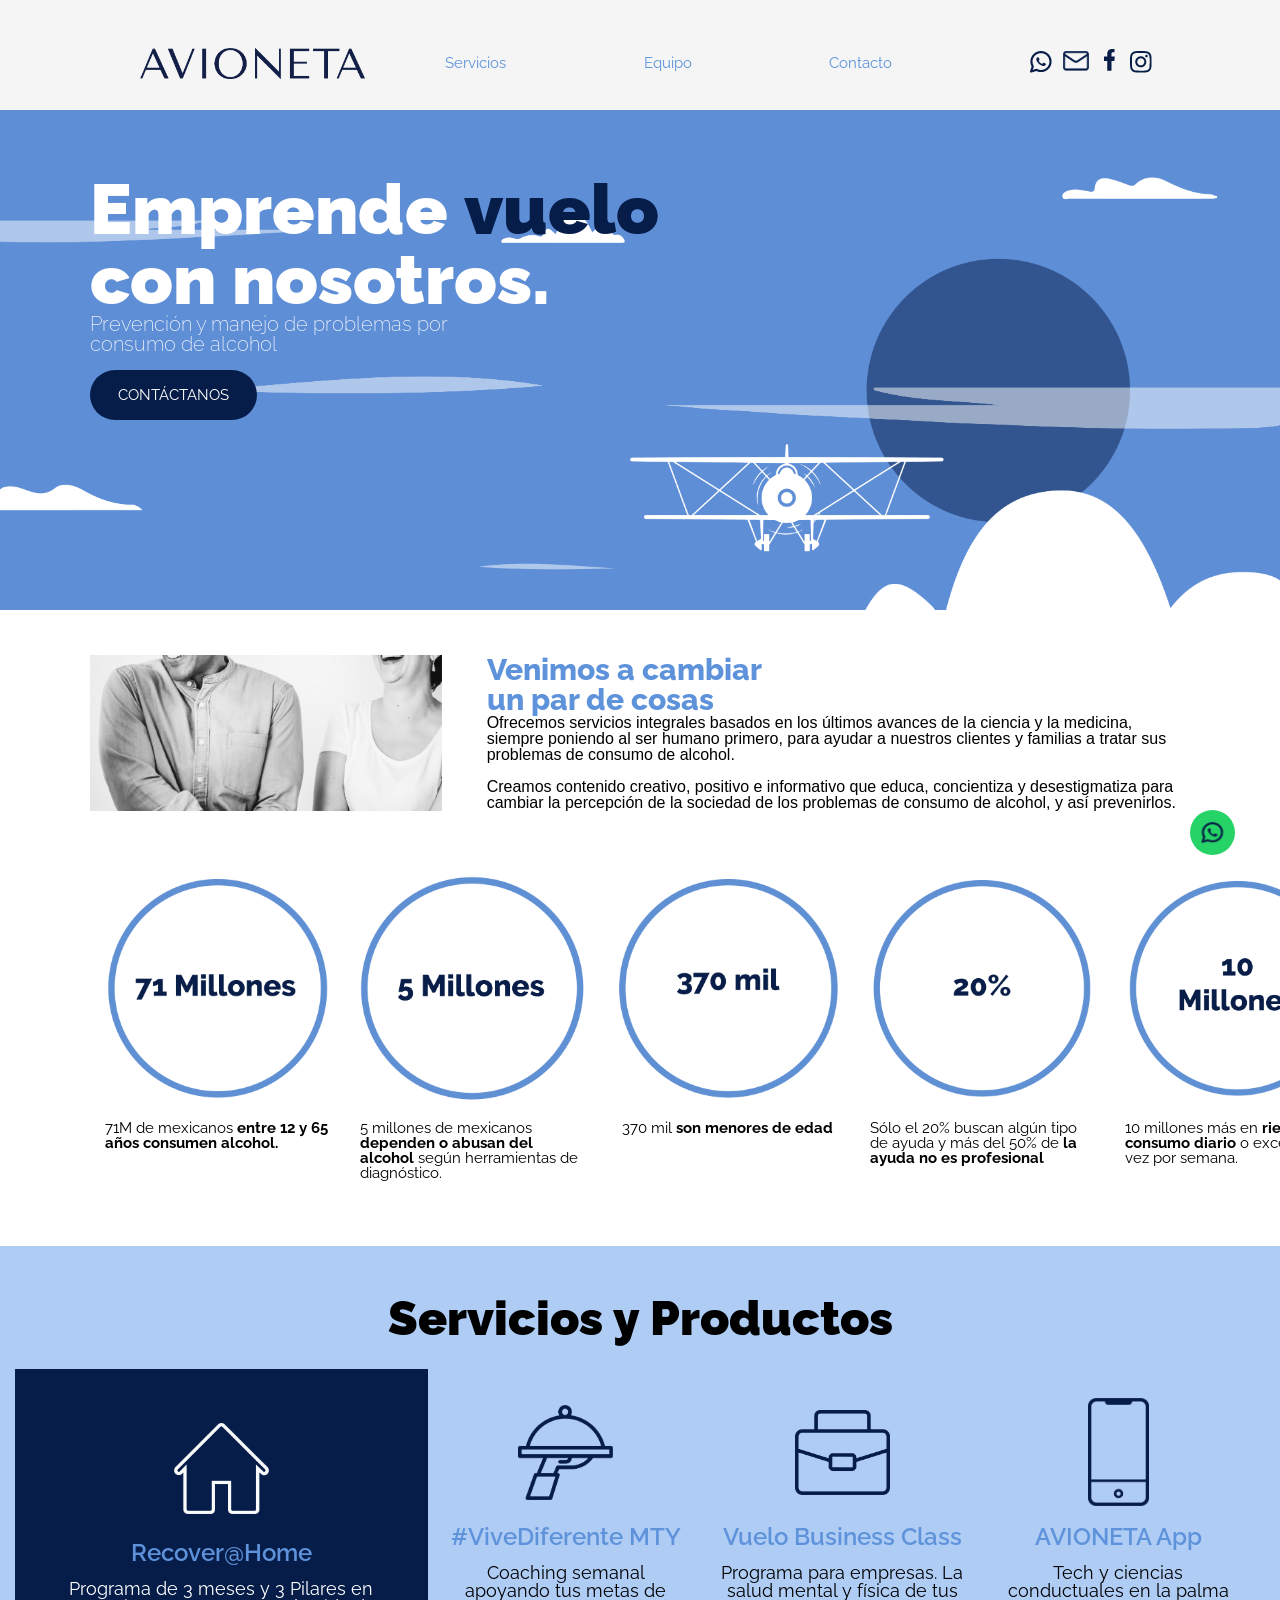
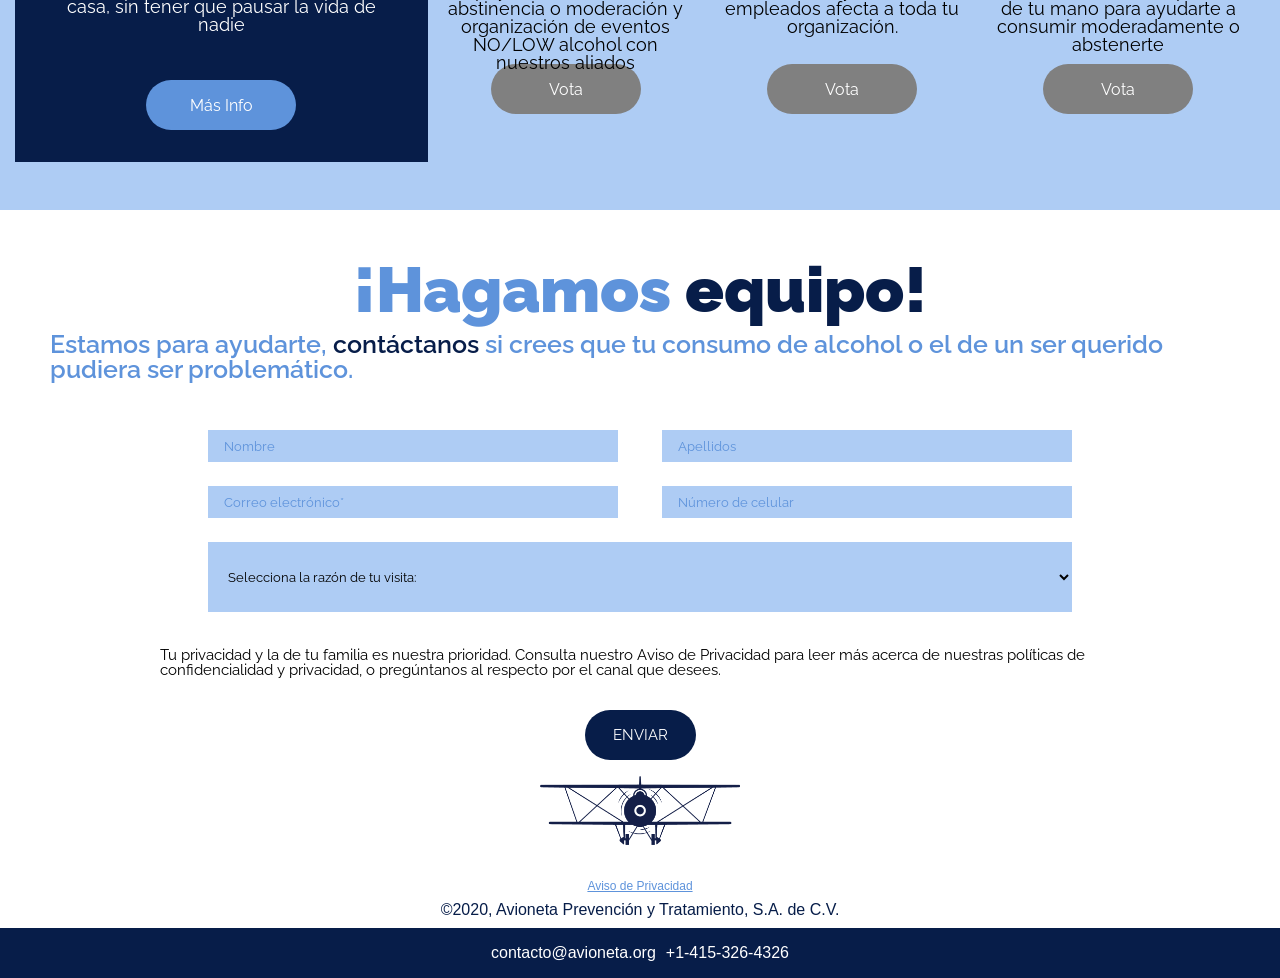
==== commit ebb629cb: "ajuste servicios" ====
--- a/index.html
+++ b/index.html
@@ -263,52 +263,57 @@
             ><button class="btn-product-page">Más Info</button></a
           >
         </div>
-
-        <div class="servicio_container">
-          <div class="servicio servicio2"></div>
-          <h3 class="servicio-title-heading">#ViveDiferente MTY</h3>
-          <p class="para_servicio">
-            Coaching semanal apoyando tus metas de abstinencia o moderación y organización de eventos NO/LOW alcohol con nuestros aliados
-          </p>
-          <!-- <input class="btn-image btn2" onclick="dropdown2()" type="image" id="btn-mas-info" alt="Más Información"
-            src="/assets/output-onlinepngtools.png"> -->
-          <a
-            class="a-btn"
-            href="mailto:contacto@avioneta.org?subject=Quiero que prioricen el desarrollo de #ViveDiferente MTY&body=(¿Tienes otra idea o cosa que desees agregar? ¡Te escuchamos!)"
-            ><button id="canceled" class="btn-product-page">Vota</button></a
-          >
-        </div>
-
-        <div class="servicio_container">
-          <div class="servicio servicio3"></div>
-          <h3 class="servicio-title-heading">Vuelo Business Class</h3>
-          <p class="para_servicio">
-            Programa para empresas. La salud mental y física de tus empleados afecta a toda tu
-            organización.
-          </p>
-          <!-- <input class="btn-image btn3" type="image" onclick="dropdown3()" id="btn-mas-info" alt="Más Información"
-            src="/assets/output-onlinepngtools.png"> -->
-          <a
-            class="a-btn"
-            href="mailto:contacto@avioneta.org?subject=Quiero que prioricen el desarrollo de Vuelo Business Class&body=(¿Tienes otra idea o cosa que desees agregar? ¡Te escuchamos!)"
-            ><button id="canceled" class="btn-product-page">Vota</button></a
-          >
-        </div>
-
-        <div class="servicio_container">
-          <div class="servicio servicio4"></div>
-          <h3 class="servicio-title-heading">AVIONETA App</h3>
-          <p class="para_servicio">
-            Tech y ciencias conductuales en la palma de tu mano para ayudarte a consumir moderadamente o abstenerte
-          </p>
-          <!-- <input class="btn-image btn4" onclick="dropdown4()" type="image" id="btn-mas-info" alt="Más Información"
-            src="/assets/output-onlinepngtools.png"> -->
-            <a
-              class="a-btn"
-              href="mailto:contacto@avioneta.org?subject=Quiero que prioricen el desarrollo de AA Padrino Virtual&body=(¿Tienes otra idea o cosa que desees agregar? ¡Te escuchamos!)"
-              ><button id="canceled" class="btn-product-page">Vota</button></a
-            >
+        <div class="servicio_container_2">
+          <div class="sub_servicio_container">
+            <div class="servicio_container">
+              <div class="servicio servicio2"></div>
+              <h3 class="servicio-title-heading">#ViveDiferente MTY</h3>
+              <p class="para_servicio">
+                Coaching semanal apoyando tus metas de abstinencia o moderación y organización de eventos NO/LOW alcohol con nuestros aliados
+              </p>
+              <!-- <input class="btn-image btn2" onclick="dropdown2()" type="image" id="btn-mas-info" alt="Más Información"
+                src="/assets/output-onlinepngtools.png"> -->
+              <a
+                class="a-btn"
+                href="mailto:contacto@avioneta.org?subject=Quiero que prioricen el desarrollo de #ViveDiferente MTY&body=(¿Tienes otra idea o cosa que desees agregar? ¡Te escuchamos!)"
+                ><button id="canceled" class="btn-product-page">Vota</button></a
+              >
+            </div>
           </div>
+          <div class="sub_servicio_container">
+            <div class="servicio_container">
+              <div class="servicio servicio3"></div>
+              <h3 class="servicio-title-heading">Vuelo Business Class</h3>
+              <p class="para_servicio">
+                Programa para empresas. La salud mental y física de tus empleados afecta a toda tu
+                organización.
+              </p>
+              <!-- <input class="btn-image btn3" type="image" onclick="dropdown3()" id="btn-mas-info" alt="Más Información"
+                src="/assets/output-onlinepngtools.png"> -->
+              <a
+                class="a-btn"
+                href="mailto:contacto@avioneta.org?subject=Quiero que prioricen el desarrollo de Vuelo Business Class&body=(¿Tienes otra idea o cosa que desees agregar? ¡Te escuchamos!)"
+                ><button id="canceled" class="btn-product-page">Vota</button></a
+              >
+            </div>
+          </div>
+          <div class="sub_servicio_container">
+            <div class="servicio_container">
+              <div class="servicio servicio4"></div>
+              <h3 class="servicio-title-heading">AVIONETA App</h3>
+              <p class="para_servicio">
+                Tech y ciencias conductuales en la palma de tu mano para ayudarte a consumir moderadamente o abstenerte
+              </p>
+              <!-- <input class="btn-image btn4" onclick="dropdown4()" type="image" id="btn-mas-info" alt="Más Información"
+                src="/assets/output-onlinepngtools.png"> -->
+                <a
+                  class="a-btn"
+                  href="mailto:contacto@avioneta.org?subject=Quiero que prioricen el desarrollo de AA Padrino Virtual&body=(¿Tienes otra idea o cosa que desees agregar? ¡Te escuchamos!)"
+                  ><button id="canceled" class="btn-product-page">Vota</button></a
+                >
+              </div>
+          </div>
+        </div>
         </div>
       </div>
     </div>
